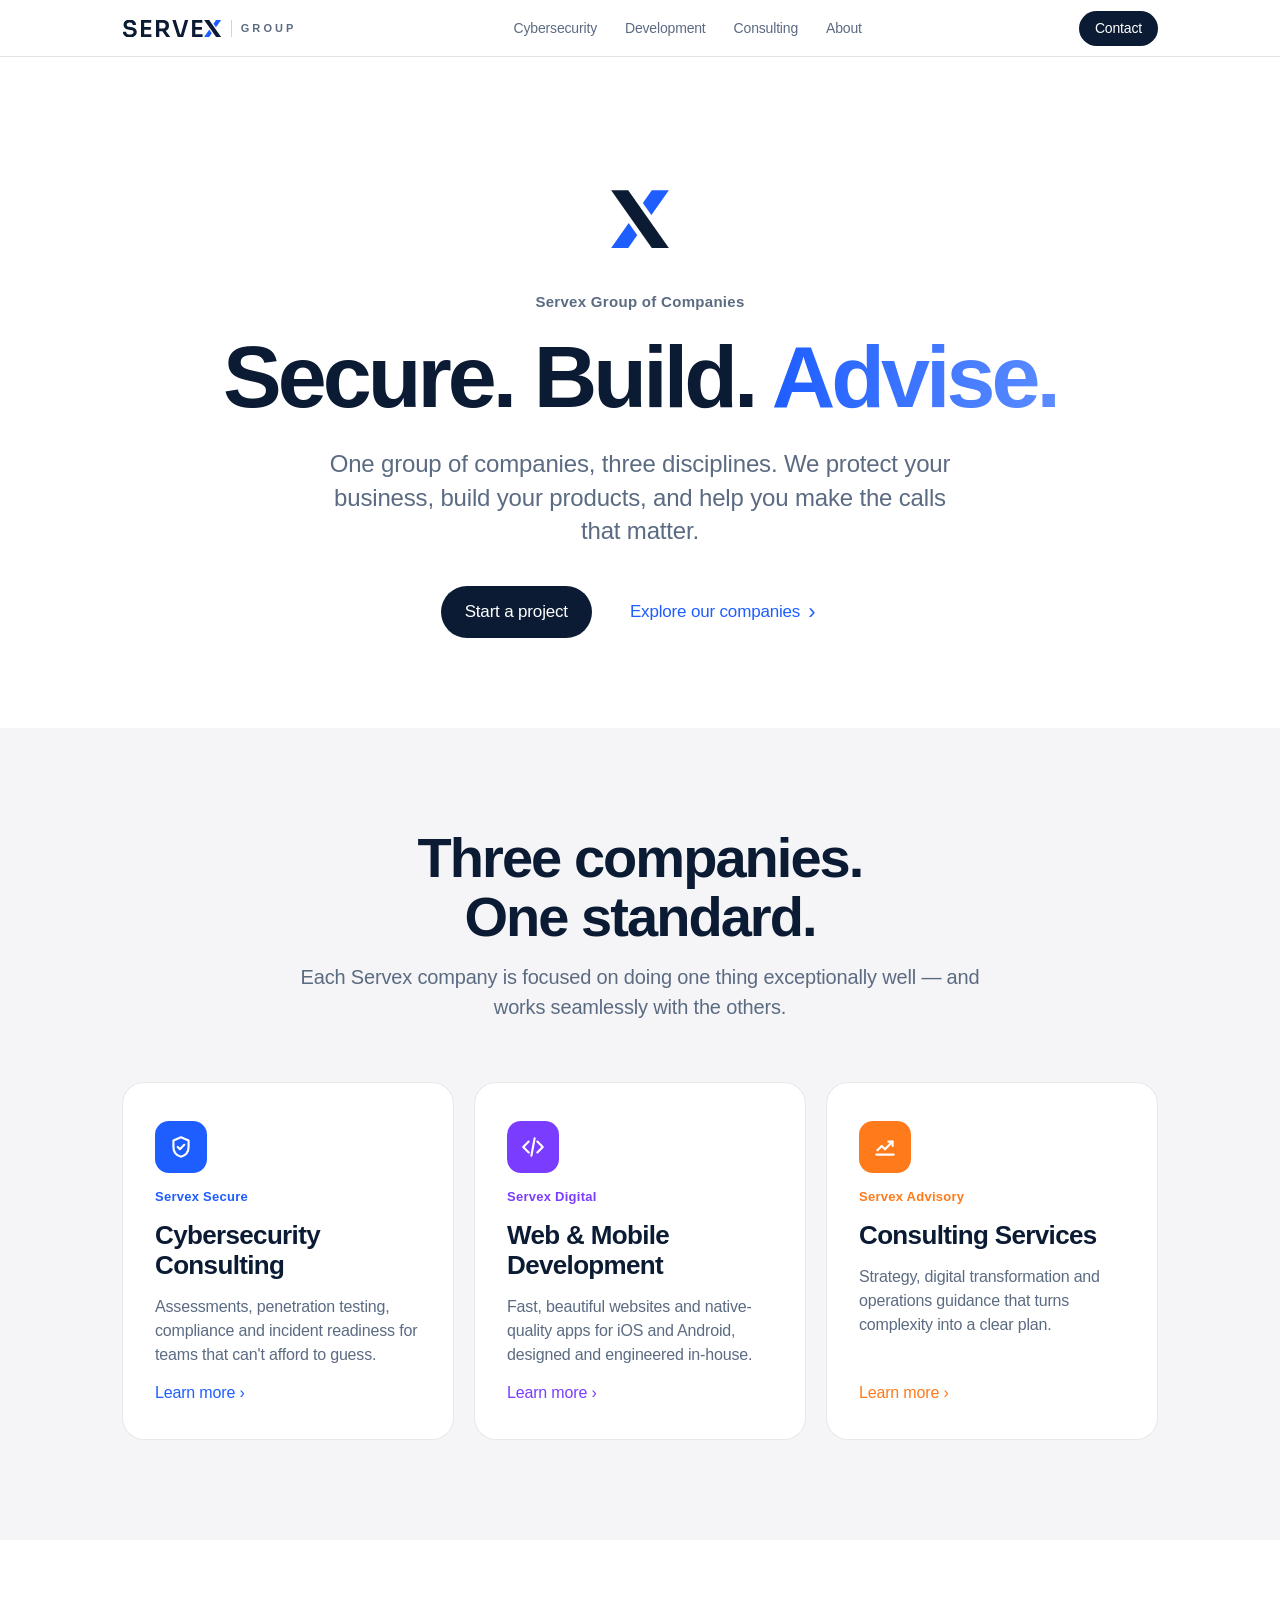
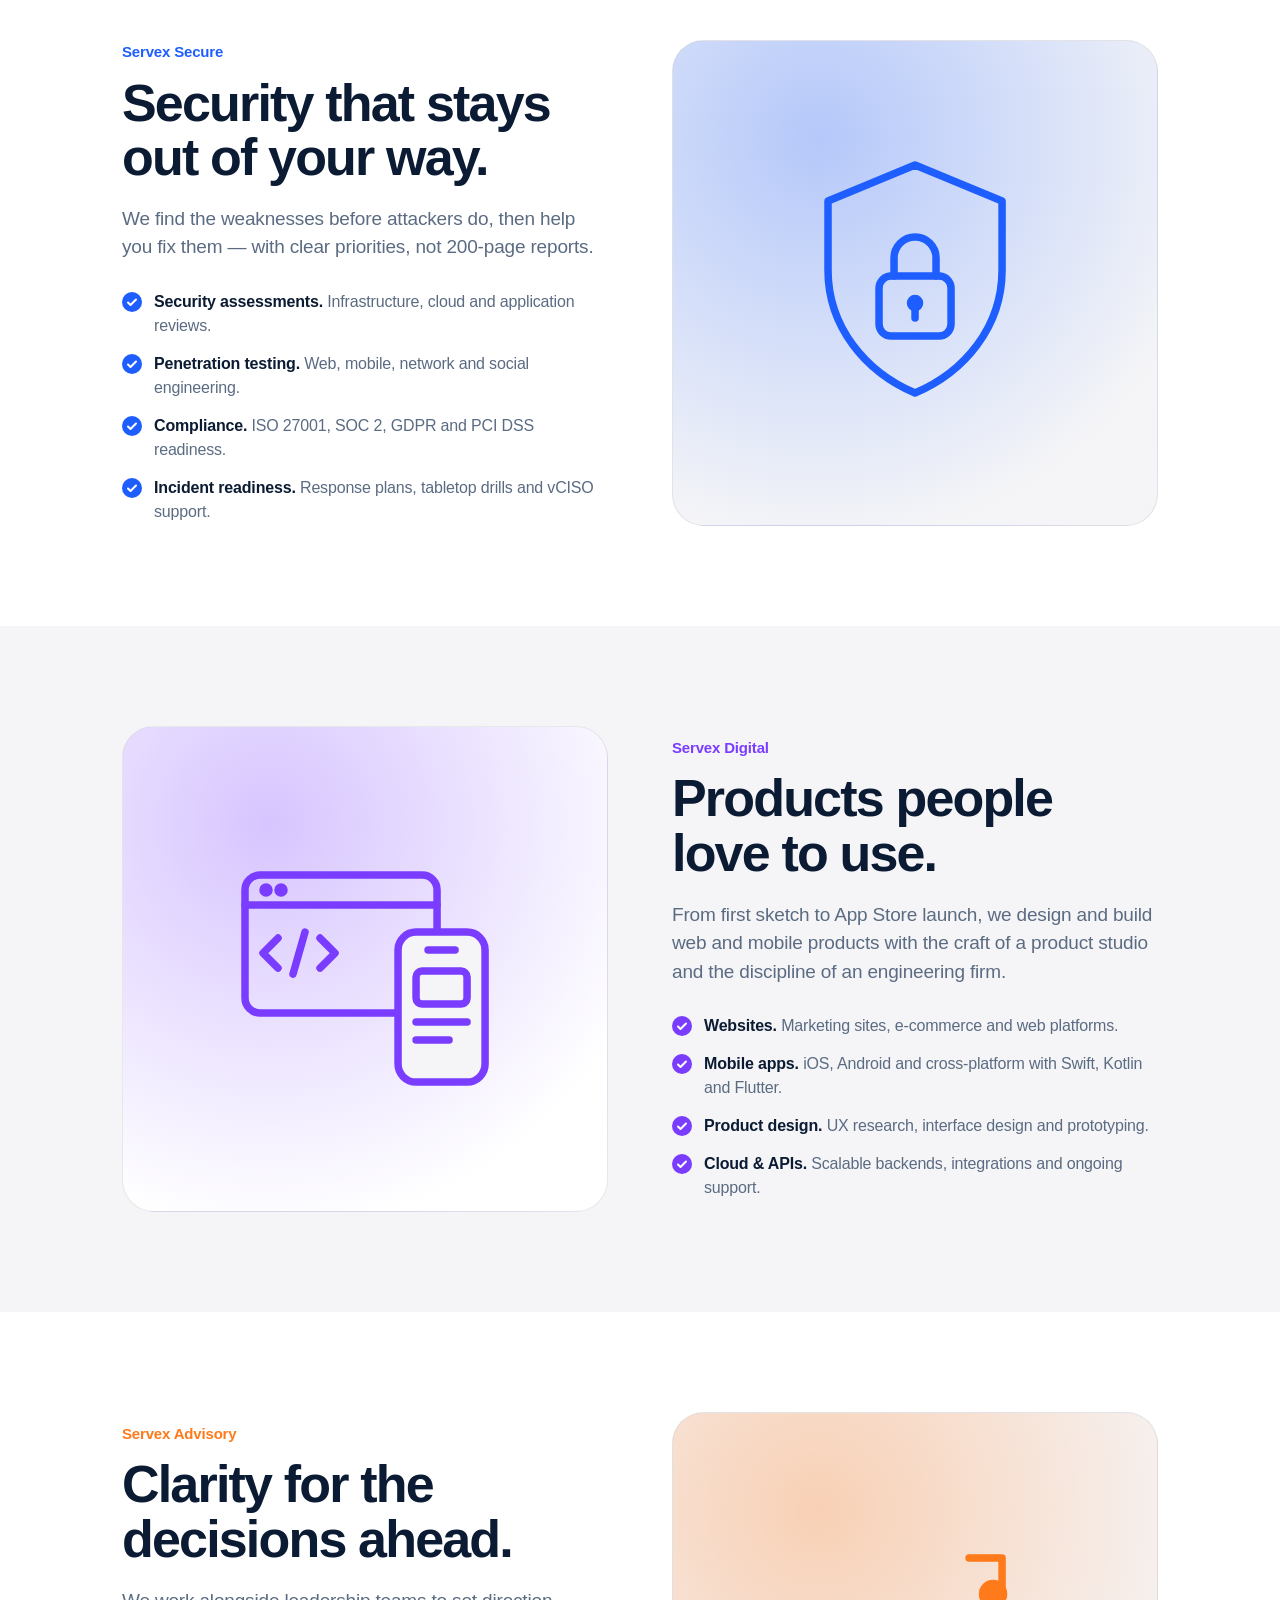
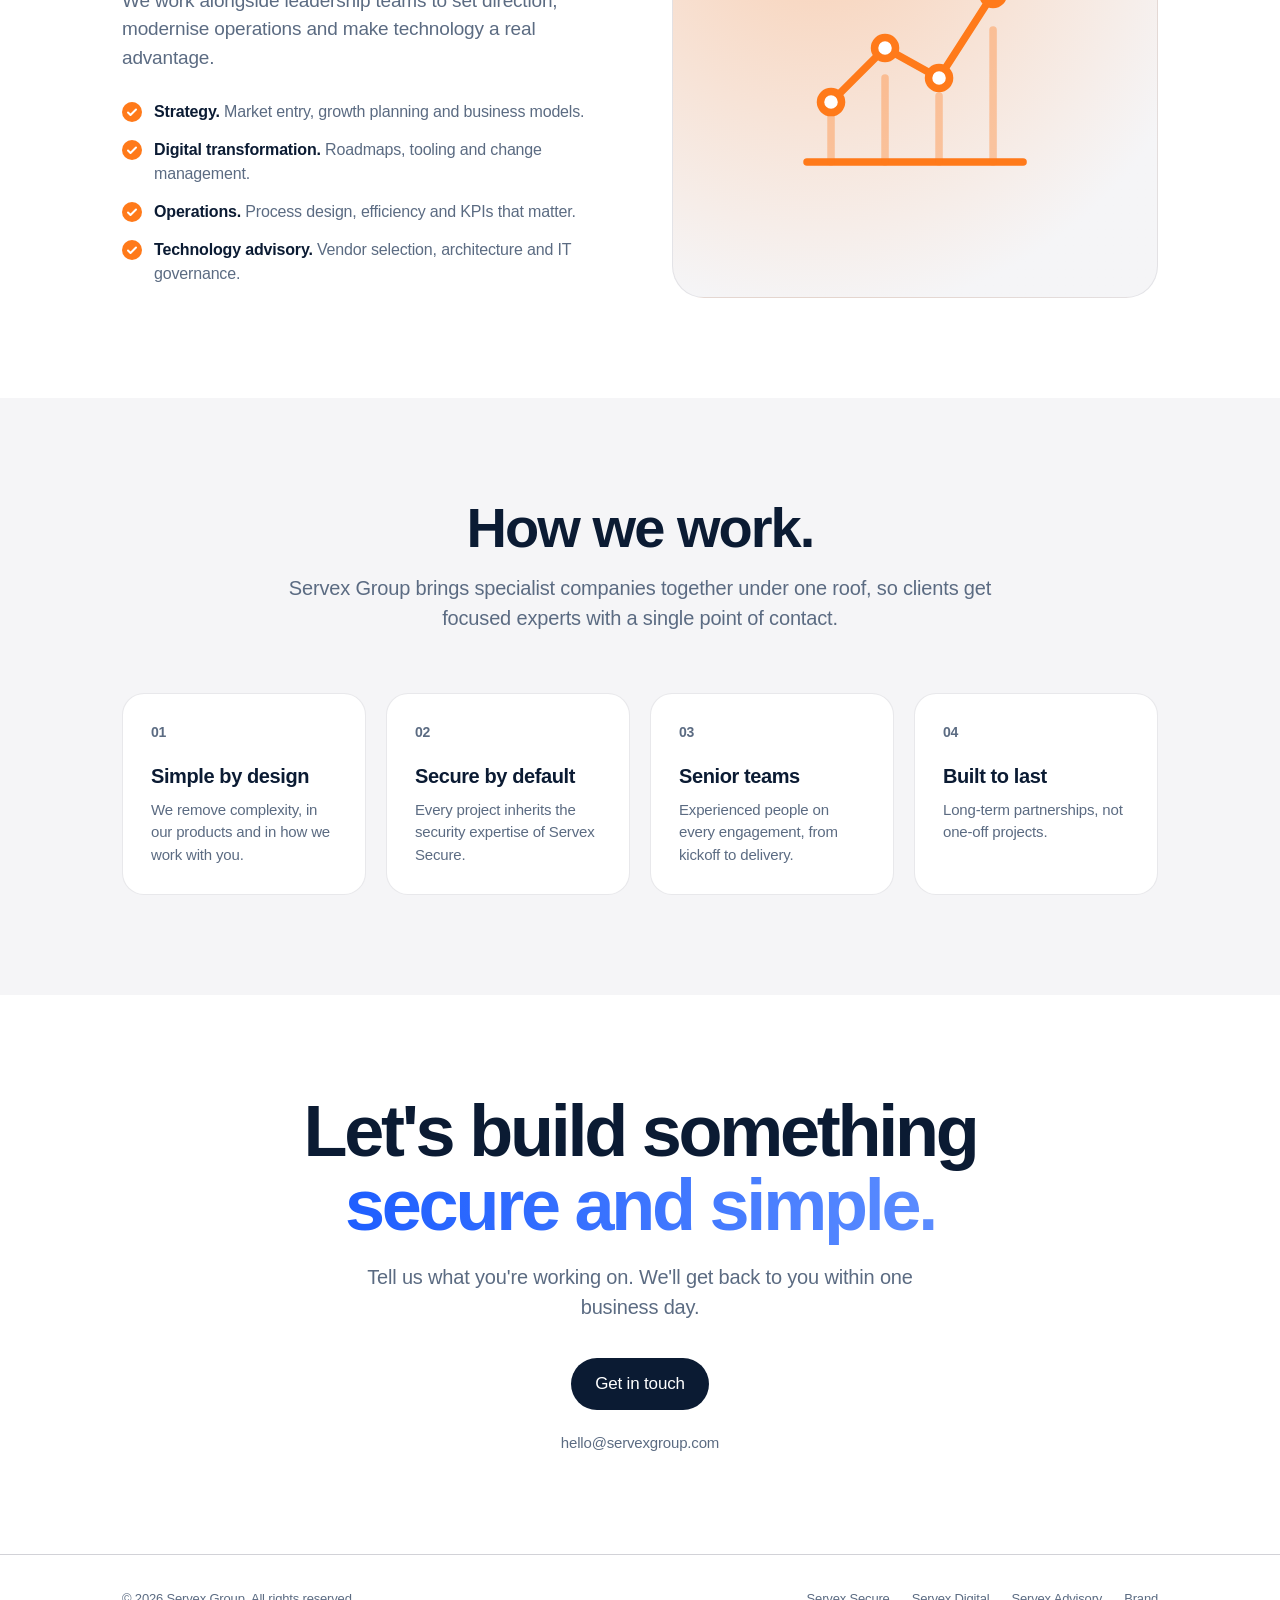
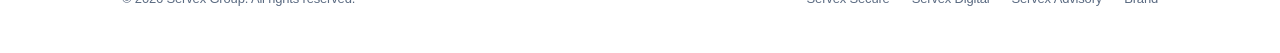
==== index.html @ b7282367 "Servex Group website, brand guide and logo Static site for Cloudflare Pages: homepage for Servex Sec" ====
<!doctype html>
<html lang="en">
<head>
<meta charset="utf-8">
<meta name="viewport" content="width=device-width, initial-scale=1">
<title>Servex Group</title>
<meta name="description" content="Servex Group is a technology group of companies: cybersecurity consulting, web and mobile development, and business consulting.">
<meta name="theme-color" content="#ffffff" media="(prefers-color-scheme: light)">
<meta name="theme-color" content="#060d1a" media="(prefers-color-scheme: dark)">
<meta property="og:title" content="Servex Group">
<meta property="og:description" content="Secure. Build. Advise. One group, three disciplines.">
<meta property="og:type" content="website">
<link rel="icon" href="favicon.svg" type="image/svg+xml">
<link rel="stylesheet" href="styles.css">
</head>
<body>

<header class="nav">
  <div class="wrap">
    <a href="#top" class="brand" aria-label="Servex Group home">
      <svg xmlns="http://www.w3.org/2000/svg" viewBox="0 0 176.0 30.0" width="176" height="30" role="img" aria-label="Servex"><path d="M13.9 30.8Q9.9 30.8 7.2 29.5Q4.5 28.2 3 26Q1.6 23.8 1.6 20.9H7.3Q7.3 22.1 8 23.2Q8.6 24.4 10.1 25.1Q11.5 25.8 13.9 25.8Q16.1 25.8 17.5 25.2Q18.9 24.5 19.6 23.5Q20.3 22.5 20.3 21.2Q20.3 19.6 19 18.7Q17.6 17.7 14.8 17.5L12.2 17.3Q7.8 16.9 5.3 14.6Q2.7 12.2 2.7 8.4Q2.7 5.5 4.1 3.5Q5.4 1.4 7.9 0.3Q10.3 -0.9 13.6 -0.9Q17 -0.9 19.5 0.3Q21.9 1.5 23.3 3.7Q24.7 5.8 24.7 8.8H18.9Q18.9 7.5 18.3 6.5Q17.8 5.4 16.6 4.8Q15.4 4.2 13.6 4.2Q11.9 4.2 10.7 4.7Q9.6 5.3 9 6.3Q8.4 7.3 8.4 8.4Q8.4 9.8 9.5 10.9Q10.5 11.9 12.7 12.1L15.3 12.3Q18.5 12.6 21 13.7Q23.4 14.8 24.7 16.7Q26.1 18.6 26.1 21.2Q26.1 24.1 24.6 26.2Q23.1 28.4 20.4 29.6Q17.6 30.8 13.9 30.8ZM33.5 30V0H51.6V4.9H39.2V12.3H50.9V17.2H39.2V25.1H51.9V30ZM60 30V-0.2H71.1Q74.8 -0.2 77.4 0.9Q80.1 1.9 81.5 4.1Q82.9 6.3 82.9 9.6V10.2Q82.9 13.6 81.5 15.7Q80 17.8 77.4 18.9Q77.3 18.9 77.1 19L85.2 30H78.3L71.3 20Q71.2 20 71.1 20H65.8V30ZM65.8 4.8V15.2H71.8Q73.4 15.2 74.5 14.6Q75.7 13.9 76.4 12.7Q77 11.5 77 10Q77 8.5 76.4 7.3Q75.7 6.1 74.5 5.4Q73.4 4.8 71.8 4.8ZM98.4 30 88.8 0H94.8L102.5 25.2H104L111 0H116.9L108 30ZM123.7 30V0H141.8V4.9H129.4V12.3H141.1V17.2H129.4V25.1H142.2V30Z" fill="currentColor"/><g transform="translate(138.13 -6.82) scale(0.6818)"><defs><mask id="mnav" maskUnits="userSpaceOnUse" x="0" y="0" width="64" height="64"><rect width="64" height="64" fill="#fff"/><path d="M10 10H23L54 54H41Z" fill="#000" stroke="#000" stroke-width="7" stroke-linejoin="round"/></mask></defs><path d="M41 10H54L23 54H10Z" fill="#1E5EFF" mask="url(#mnav)"/><path d="M10 10H23L54 54H41Z" fill="currentColor"/></g></svg>
      <span class="sub">Group</span>
    </a>
    <ul>
      <li><a href="#secure">Cybersecurity</a></li>
      <li><a href="#digital">Development</a></li>
      <li><a href="#advisory">Consulting</a></li>
      <li><a href="#about">About</a></li>
    </ul>
    <a href="#contact" class="cta">Contact</a>
  </div>
</header>

<main id="top">

  <section class="hero">
    <div class="wrap">
      <div class="hero-mark reveal"><svg xmlns="http://www.w3.org/2000/svg" viewBox="0 0 64.0 64.0" width="64" height="64" aria-hidden="true"><defs><mask id="mhero" maskUnits="userSpaceOnUse" x="0" y="0" width="64" height="64"><rect width="64" height="64" fill="#fff"/><path d="M10 10H23L54 54H41Z" fill="#000" stroke="#000" stroke-width="7" stroke-linejoin="round"/></mask></defs><path d="M41 10H54L23 54H10Z" fill="#1E5EFF" mask="url(#mhero)"/><path d="M10 10H23L54 54H41Z" fill="currentColor"/></svg></div>
      <p class="eyebrow reveal">Servex Group of Companies</p>
      <h1 class="reveal">Secure. Build. <span class="grad">Advise.</span></h1>
      <p class="lead reveal">One group of companies, three disciplines. We protect your business, build your products, and help you make the calls that matter.</p>
      <div class="actions reveal">
        <a href="#contact" class="btn btn-primary">Start a project</a>
        <a href="#companies" class="btn btn-ghost">Explore our companies</a>
      </div>
    </div>
  </section>

  <section id="companies" class="alt">
    <div class="wrap">
      <div class="head reveal">
        <h2>Three companies.<br>One standard.</h2>
        <p>Each Servex company is focused on doing one thing exceptionally well — and works seamlessly with the others.</p>
      </div>
      <div class="cards">
        <a href="#secure" class="card c-secure reveal">
          <div class="icon"><svg viewBox="0 0 24 24" fill="none" stroke="currentColor" stroke-width="2" stroke-linecap="round" stroke-linejoin="round"><path d="M12 3l7 3v6c0 4.5-3 7.8-7 9-4-1.2-7-4.5-7-9V6l7-3z"/><path d="M9 12l2 2 4-4"/></svg></div>
          <span class="tag">Servex Secure</span>
          <h3>Cybersecurity Consulting</h3>
          <p>Assessments, penetration testing, compliance and incident readiness for teams that can't afford to guess.</p>
          <span class="more">Learn more</span>
        </a>
        <a href="#digital" class="card c-digital reveal">
          <div class="icon"><svg viewBox="0 0 24 24" fill="none" stroke="currentColor" stroke-width="2" stroke-linecap="round" stroke-linejoin="round"><path d="M8 7l-5 5 5 5"/><path d="M16 7l5 5-5 5"/><path d="M13.5 4l-3 16"/></svg></div>
          <span class="tag">Servex Digital</span>
          <h3>Web &amp; Mobile Development</h3>
          <p>Fast, beautiful websites and native-quality apps for iOS and Android, designed and engineered in-house.</p>
          <span class="more">Learn more</span>
        </a>
        <a href="#advisory" class="card c-advisory reveal">
          <div class="icon"><svg viewBox="0 0 24 24" fill="none" stroke="currentColor" stroke-width="2" stroke-linecap="round" stroke-linejoin="round"><path d="M4 19h16"/><path d="M5 15l4-4 3 3 7-7"/><path d="M15 7h4v4"/></svg></div>
          <span class="tag">Servex Advisory</span>
          <h3>Consulting Services</h3>
          <p>Strategy, digital transformation and operations guidance that turns complexity into a clear plan.</p>
          <span class="more">Learn more</span>
        </a>
      </div>
    </div>
  </section>

  <section id="secure">
    <div class="wrap division d-secure">
      <div class="reveal">
        <p class="tag">Servex Secure</p>
        <h2>Security that stays out of your way.</h2>
        <p class="lead">We find the weaknesses before attackers do, then help you fix them — with clear priorities, not 200-page reports.</p>
        <ul class="list">
          <li><span><b>Security assessments.</b> Infrastructure, cloud and application reviews.</span></li>
          <li><span><b>Penetration testing.</b> Web, mobile, network and social engineering.</span></li>
          <li><span><b>Compliance.</b> ISO 27001, SOC 2, GDPR and PCI DSS readiness.</span></li>
          <li><span><b>Incident readiness.</b> Response plans, tabletop drills and vCISO support.</span></li>
        </ul>
      </div>
      <div class="visual reveal" aria-hidden="true">
        <svg viewBox="0 0 200 200" fill="none" stroke="currentColor" stroke-width="5" stroke-linecap="round" stroke-linejoin="round">
          <path d="M100 22l58 24v46c0 38-25 68-58 82-33-14-58-44-58-82V46l58-24z"/>
          <rect x="76" y="96" width="48" height="40" rx="8"/>
          <path d="M86 96V84a14 14 0 0 1 28 0v12"/>
          <circle cx="100" cy="114" r="3" fill="currentColor"/><path d="M100 117v7"/>
        </svg>
      </div>
    </div>
  </section>

  <section id="digital" class="alt">
    <div class="wrap division flip d-digital">
      <div class="reveal">
        <p class="tag">Servex Digital</p>
        <h2>Products people love to use.</h2>
        <p class="lead">From first sketch to App Store launch, we design and build web and mobile products with the craft of a product studio and the discipline of an engineering firm.</p>
        <ul class="list">
          <li><span><b>Websites.</b> Marketing sites, e-commerce and web platforms.</span></li>
          <li><span><b>Mobile apps.</b> iOS, Android and cross-platform with Swift, Kotlin and Flutter.</span></li>
          <li><span><b>Product design.</b> UX research, interface design and prototyping.</span></li>
          <li><span><b>Cloud &amp; APIs.</b> Scalable backends, integrations and ongoing support.</span></li>
        </ul>
      </div>
      <div class="visual reveal" aria-hidden="true">
        <svg viewBox="0 0 200 200" fill="none" stroke="currentColor" stroke-width="5" stroke-linecap="round" stroke-linejoin="round">
          <rect x="20" y="38" width="128" height="92" rx="10"/>
          <path d="M20 58h128"/><circle cx="34" cy="48" r="2" fill="currentColor"/><circle cx="44" cy="48" r="2" fill="currentColor"/>
          <path d="M42 80l-10 10 10 10M70 80l10 10-10 10M60 76l-8 28"/>
          <rect x="122" y="76" width="58" height="100" rx="12" fill="var(--bg-alt)"/>
          <path d="M142 88h18"/><rect x="134" y="102" width="34" height="22" rx="4"/><path d="M134 136h34M134 148h22"/>
        </svg>
      </div>
    </div>
  </section>

  <section id="advisory">
    <div class="wrap division d-advisory">
      <div class="reveal">
        <p class="tag">Servex Advisory</p>
        <h2>Clarity for the decisions ahead.</h2>
        <p class="lead">We work alongside leadership teams to set direction, modernise operations and make technology a real advantage.</p>
        <ul class="list">
          <li><span><b>Strategy.</b> Market entry, growth planning and business models.</span></li>
          <li><span><b>Digital transformation.</b> Roadmaps, tooling and change management.</span></li>
          <li><span><b>Operations.</b> Process design, efficiency and KPIs that matter.</span></li>
          <li><span><b>Technology advisory.</b> Vendor selection, architecture and IT governance.</span></li>
        </ul>
      </div>
      <div class="visual reveal" aria-hidden="true">
        <svg viewBox="0 0 200 200" fill="none" stroke="currentColor" stroke-width="5" stroke-linecap="round" stroke-linejoin="round">
          <path d="M28 172h144"/>
          <path d="M44 140v32M80 116v56M116 128v44M152 84v88" opacity=".35"/>
          <path d="M44 132l36-36 36 20 36-56"/>
          <circle cx="44" cy="132" r="7" fill="var(--bg)"/><circle cx="80" cy="96" r="7" fill="var(--bg)"/>
          <circle cx="116" cy="116" r="7" fill="var(--bg)"/><circle cx="152" cy="60" r="7" fill="currentColor"/>
          <path d="M136 36h22v22"/>
        </svg>
      </div>
    </div>
  </section>

  <section id="about" class="alt">
    <div class="wrap">
      <div class="head reveal">
        <h2>How we work.</h2>
        <p>Servex Group brings specialist companies together under one roof, so clients get focused experts with a single point of contact.</p>
      </div>
      <div class="principles">
        <div class="principle reveal"><p class="n">01</p><h4>Simple by design</h4><p>We remove complexity, in our products and in how we work with you.</p></div>
        <div class="principle reveal"><p class="n">02</p><h4>Secure by default</h4><p>Every project inherits the security expertise of Servex Secure.</p></div>
        <div class="principle reveal"><p class="n">03</p><h4>Senior teams</h4><p>Experienced people on every engagement, from kickoff to delivery.</p></div>
        <div class="principle reveal"><p class="n">04</p><h4>Built to last</h4><p>Long-term partnerships, not one-off projects.</p></div>
      </div>
    </div>
  </section>

  <section id="contact" class="contact">
    <div class="wrap reveal">
      <h2>Let's build something<br><span class="grad">secure and simple.</span></h2>
      <p>Tell us what you're working on. We'll get back to you within one business day.</p>
      <a class="btn btn-primary" href="mailto:hello@servexgroup.com?subject=Project%20inquiry">Get in touch</a>
      <a class="mail" href="mailto:hello@servexgroup.com">hello@servexgroup.com</a>
    </div>
  </section>

</main>

<footer>
  <div class="wrap">
    <span>© <span id="yr">2026</span> Servex Group. All rights reserved.</span>
    <nav>
      <a href="#secure">Servex Secure</a>
      <a href="#digital">Servex Digital</a>
      <a href="#advisory">Servex Advisory</a>
      <a href="brand.html">Brand</a>
    </nav>
  </div>
</footer>

<script>
  document.getElementById('yr').textContent = new Date().getFullYear();
  const io = new IntersectionObserver((es) => es.forEach(e => { if (e.isIntersecting) { e.target.classList.add('in'); io.unobserve(e.target); } }), { threshold: 0.12 });
  document.querySelectorAll('.reveal').forEach(el => io.observe(el));
</script>
</body>
</html>
---- styles.css ----
/* Servex Group — core styles */
:root {
  --bg: #ffffff;
  --bg-alt: #f5f5f7;
  --surface: #ffffff;
  --text: #0b1b33;
  --text-2: #5b6b82;
  --line: #d2d2d7;
  --ink: #0b1b33;
  --brand: #1e5eff;
  --brand-2: #5b8cff;
  --secure: #1e5eff;
  --digital: #7a3cff;
  --advisory: #ff7a1a;
  --radius: 22px;
  --max: 1080px;
  --font: -apple-system, BlinkMacSystemFont, "SF Pro Display", "Inter", "Segoe UI", Roboto, Helvetica, Arial, sans-serif;
}
@media (prefers-color-scheme: dark) {
  :root:not([data-theme="light"]) {
    --bg: #060d1a;
    --bg-alt: #0b1424;
    --surface: #101b2e;
    --text: #f5f5f7;
    --text-2: #a1a1a6;
    --line: #2c2c31;
    --ink: #f5f5f7;
    --brand: #4d7dff;
    --brand-2: #8fb0ff;
    --secure: #4d7dff;
    --digital: #9b6bff;
    --advisory: #ff9447;
  }
}
:root[data-theme="dark"] {
  --bg: #060d1a; --bg-alt: #0b1424; --surface: #101b2e; --text: #f5f5f7;
  --text-2: #a1a1a6; --line: #2c2c31; --ink: #f5f5f7;
  --brand: #4d7dff; --brand-2: #8fb0ff; --secure: #4d7dff; --digital: #9b6bff; --advisory: #ff9447;
}

* { box-sizing: border-box; margin: 0; padding: 0; }
html { scroll-behavior: smooth; -webkit-text-size-adjust: 100%; }
body {
  background: var(--bg);
  color: var(--text);
  font-family: var(--font);
  font-size: 17px;
  line-height: 1.5;
  -webkit-font-smoothing: antialiased;
  letter-spacing: -0.01em;
}
a { color: inherit; text-decoration: none; }
img, svg { display: block; max-width: 100%; }
.wrap { max-width: var(--max); margin: 0 auto; padding: 0 22px; }

/* Nav */
.nav {
  position: sticky; top: 0; z-index: 50;
  background: color-mix(in srgb, var(--bg) 78%, transparent);
  backdrop-filter: saturate(180%) blur(20px);
  -webkit-backdrop-filter: saturate(180%) blur(20px);
  border-bottom: 1px solid color-mix(in srgb, var(--line) 60%, transparent);
}
.nav .wrap { display: flex; align-items: center; justify-content: space-between; height: 56px; }
.brand { display: flex; align-items: center; gap: 10px; font-weight: 600; font-size: 17px; letter-spacing: -0.02em; }
.brand { color: var(--text); gap: 9px; }
.brand svg { height: 17px; width: auto; }
.brand .sub { font-size: 11px; font-weight: 600; letter-spacing: 0.28em; text-transform: uppercase; color: var(--text-2); padding-left: 9px; border-left: 1px solid var(--line); line-height: 17px; }
.nav ul { display: flex; gap: 28px; list-style: none; font-size: 14px; color: var(--text-2); }
.nav ul a:hover { color: var(--text); }
.nav .cta {
  font-size: 14px; padding: 7px 16px; border-radius: 999px;
  background: var(--ink); color: var(--bg); font-weight: 500;
}
@media (max-width: 760px) { .nav ul { display: none; } }

/* Buttons */
.btn {
  display: inline-flex; align-items: center; gap: 8px;
  padding: 13px 24px; border-radius: 999px; font-size: 17px; font-weight: 500;
  transition: transform .2s ease, opacity .2s ease;
}
.btn:hover { transform: translateY(-1px); }
.btn-primary { background: var(--ink); color: var(--bg); }
.btn-ghost { color: var(--secure); }
.btn-ghost::after { content: "›"; font-size: 22px; line-height: 1; }

/* Hero */
.hero { text-align: center; padding: 120px 0 90px; }
.eyebrow { font-size: 15px; font-weight: 600; color: var(--text-2); letter-spacing: 0.02em; margin-bottom: 18px; }
.hero h1 {
  font-size: clamp(44px, 8vw, 88px); line-height: 1.02; font-weight: 700; letter-spacing: -0.045em;
  max-width: 900px; margin: 0 auto;
}
.grad {
  background: linear-gradient(90deg, var(--brand), var(--brand-2));
  -webkit-background-clip: text; background-clip: text; color: transparent;
}
.hero p.lead { font-size: clamp(19px, 2.4vw, 24px); color: var(--text-2); max-width: 640px; margin: 26px auto 38px; line-height: 1.4; }
.hero .actions { display: flex; gap: 14px; justify-content: center; flex-wrap: wrap; }

/* Hero mark */
.hero-mark { width: 84px; height: 84px; margin: 0 auto 30px; color: var(--text); }
.hero-mark svg { width: 100%; height: 100%; }

/* Sections */
section { padding: 100px 0; }
.alt { background: var(--bg-alt); }
.head { text-align: center; max-width: 720px; margin: 0 auto 60px; }
.head h2 { font-size: clamp(34px, 5vw, 56px); line-height: 1.06; font-weight: 700; letter-spacing: -0.035em; }
.head p { color: var(--text-2); font-size: 20px; margin-top: 16px; }

/* Division cards */
.cards { display: grid; grid-template-columns: repeat(3, 1fr); gap: 20px; }
@media (max-width: 900px) { .cards { grid-template-columns: 1fr; } }
.card {
  background: var(--surface); border-radius: var(--radius); padding: 38px 32px 34px;
  border: 1px solid color-mix(in srgb, var(--line) 50%, transparent);
  display: flex; flex-direction: column; gap: 14px;
  transition: transform .3s ease, box-shadow .3s ease;
}
.card:hover { transform: translateY(-4px); box-shadow: 0 24px 60px -24px rgba(0,0,0,.18); }
.card .icon { width: 52px; height: 52px; border-radius: 14px; display: grid; place-items: center; color: #fff; }
.card .icon svg { width: 26px; height: 26px; }
.card .tag { font-size: 13px; font-weight: 600; letter-spacing: 0.02em; }
.card h3 { font-size: 26px; letter-spacing: -0.025em; line-height: 1.15; }
.card p { color: var(--text-2); font-size: 16px; flex: 1; }
.card .more { font-size: 16px; font-weight: 500; }
.card .more::after { content: " ›"; }
.c-secure .icon { background: var(--secure); } .c-secure .tag, .c-secure .more { color: var(--secure); }
.c-digital .icon { background: var(--digital); } .c-digital .tag, .c-digital .more { color: var(--digital); }
.c-advisory .icon { background: var(--advisory); } .c-advisory .tag, .c-advisory .more { color: var(--advisory); }

/* Division detail */
.division { display: grid; grid-template-columns: 1fr 1fr; gap: 64px; align-items: center; }
.division.flip .visual { order: -1; }
@media (max-width: 900px) { .division { grid-template-columns: 1fr; gap: 40px; } .division.flip .visual { order: 0; } }
.division .tag { font-size: 15px; font-weight: 600; margin-bottom: 12px; }
.division h2 { font-size: clamp(34px, 4.6vw, 52px); line-height: 1.05; letter-spacing: -0.035em; font-weight: 700; }
.division p.lead { color: var(--text-2); font-size: 19px; margin: 20px 0 28px; }
.list { list-style: none; display: grid; gap: 14px; }
.list li { display: flex; gap: 12px; align-items: flex-start; font-size: 16px; }
.list li::before {
  content: ""; flex: none; width: 20px; height: 20px; margin-top: 2px; border-radius: 50%;
  background: var(--accent) url("data:image/svg+xml,%3Csvg xmlns='http://www.w3.org/2000/svg' viewBox='0 0 20 20'%3E%3Cpath d='M6 10.5l2.5 2.5L14 7.5' fill='none' stroke='white' stroke-width='2' stroke-linecap='round' stroke-linejoin='round'/%3E%3C/svg%3E") center/20px no-repeat;
}
.list li span { color: var(--text-2); }
.list li b { font-weight: 600; color: var(--text); }
.d-secure { --accent: var(--secure); } .d-secure .tag { color: var(--secure); }
.d-digital { --accent: var(--digital); } .d-digital .tag { color: var(--digital); }
.d-advisory { --accent: var(--advisory); } .d-advisory .tag { color: var(--advisory); }

.visual {
  aspect-ratio: 1 / 1; border-radius: 32px; position: relative; overflow: hidden;
  display: grid; place-items: center;
  background: radial-gradient(120% 120% at 30% 20%, color-mix(in srgb, var(--accent) 30%, var(--bg-alt)), var(--bg-alt) 70%);
  border: 1px solid color-mix(in srgb, var(--line) 50%, transparent);
}
.alt .visual { background: radial-gradient(120% 120% at 30% 20%, color-mix(in srgb, var(--accent) 30%, var(--surface)), var(--surface) 70%); }
.visual svg { width: 62%; height: auto; color: var(--accent); }

/* Stats / principles */
.principles { display: grid; grid-template-columns: repeat(4, 1fr); gap: 20px; }
@media (max-width: 900px) { .principles { grid-template-columns: 1fr 1fr; } }
@media (max-width: 520px) { .principles { grid-template-columns: 1fr; } }
.principle { padding: 28px; border-radius: var(--radius); background: var(--surface); border: 1px solid color-mix(in srgb, var(--line) 50%, transparent); }
.principle .n { font-size: 14px; font-weight: 600; color: var(--text-2); margin-bottom: 18px; font-variant-numeric: tabular-nums; }
.principle h4 { font-size: 20px; letter-spacing: -0.02em; margin-bottom: 8px; }
.principle p { color: var(--text-2); font-size: 15px; }

/* Contact */
.contact { text-align: center; }
.contact h2 { font-size: clamp(40px, 6vw, 72px); letter-spacing: -0.045em; line-height: 1.02; font-weight: 700; }
.contact p { color: var(--text-2); font-size: 20px; margin: 20px auto 36px; max-width: 560px; }
.contact .mail { display: block; margin-top: 22px; color: var(--text-2); font-size: 15px; }

/* Footer */
footer { border-top: 1px solid var(--line); padding: 34px 0 44px; font-size: 13px; color: var(--text-2); }
footer .wrap { display: flex; justify-content: space-between; gap: 20px; flex-wrap: wrap; align-items: center; }
footer nav { display: flex; gap: 22px; flex-wrap: wrap; }
footer a:hover { color: var(--text); }

/* Reveal on scroll */
.reveal { opacity: 0; transform: translateY(24px); transition: opacity .8s ease, transform .8s cubic-bezier(.2,.7,.2,1); }
.reveal.in { opacity: 1; transform: none; }
@media (prefers-reduced-motion: reduce) { .reveal { opacity: 1; transform: none; transition: none; } html { scroll-behavior: auto; } }

/* Brand page */
.swatches { display: grid; grid-template-columns: repeat(auto-fit, minmax(150px, 1fr)); gap: 16px; }
.swatch { border-radius: 18px; overflow: hidden; border: 1px solid var(--line); background: var(--surface); }
.swatch .chip { height: 120px; }
.swatch .meta { padding: 14px 16px; font-size: 14px; }
.swatch .meta b { display: block; font-size: 15px; }
.swatch .meta code { color: var(--text-2); font-family: ui-monospace, "SF Mono", Menlo, monospace; font-size: 13px; }
.logo-grid { display: grid; grid-template-columns: repeat(auto-fit, minmax(240px, 1fr)); gap: 16px; }
.logo-tile { border-radius: 22px; aspect-ratio: 4/3; display: grid; place-items: center; border: 1px solid var(--line); padding: 24px; }
.logo-tile.light { background: #fff; color: #1d1d1f; }
.logo-tile.dark { background: #0b1b33; color: #f5f5f7; border-color: #0b1b33; }
.logo-tile.tint { background: #eef2f8; }
.logo-tile img { width: 78%; height: auto; }
.logo-tile.tint img { width: 96px; height: 96px; }
.type-row { display: grid; grid-template-columns: 160px 1fr; gap: 24px; padding: 24px 0; border-bottom: 1px solid var(--line); align-items: baseline; }
.type-row:last-child { border: 0; }
.type-row .label { font-size: 13px; color: var(--text-2); }
@media (max-width: 600px) { .type-row { grid-template-columns: 1fr; gap: 6px; } }
.rules { display: grid; grid-template-columns: 1fr 1fr; gap: 16px; }
@media (max-width: 700px) { .rules { grid-template-columns: 1fr; } }
.rule { padding: 26px; border-radius: 20px; background: var(--surface); border: 1px solid var(--line); }
.rule h4 { margin-bottom: 8px; font-size: 18px; }
.rule p { color: var(--text-2); font-size: 15px; }
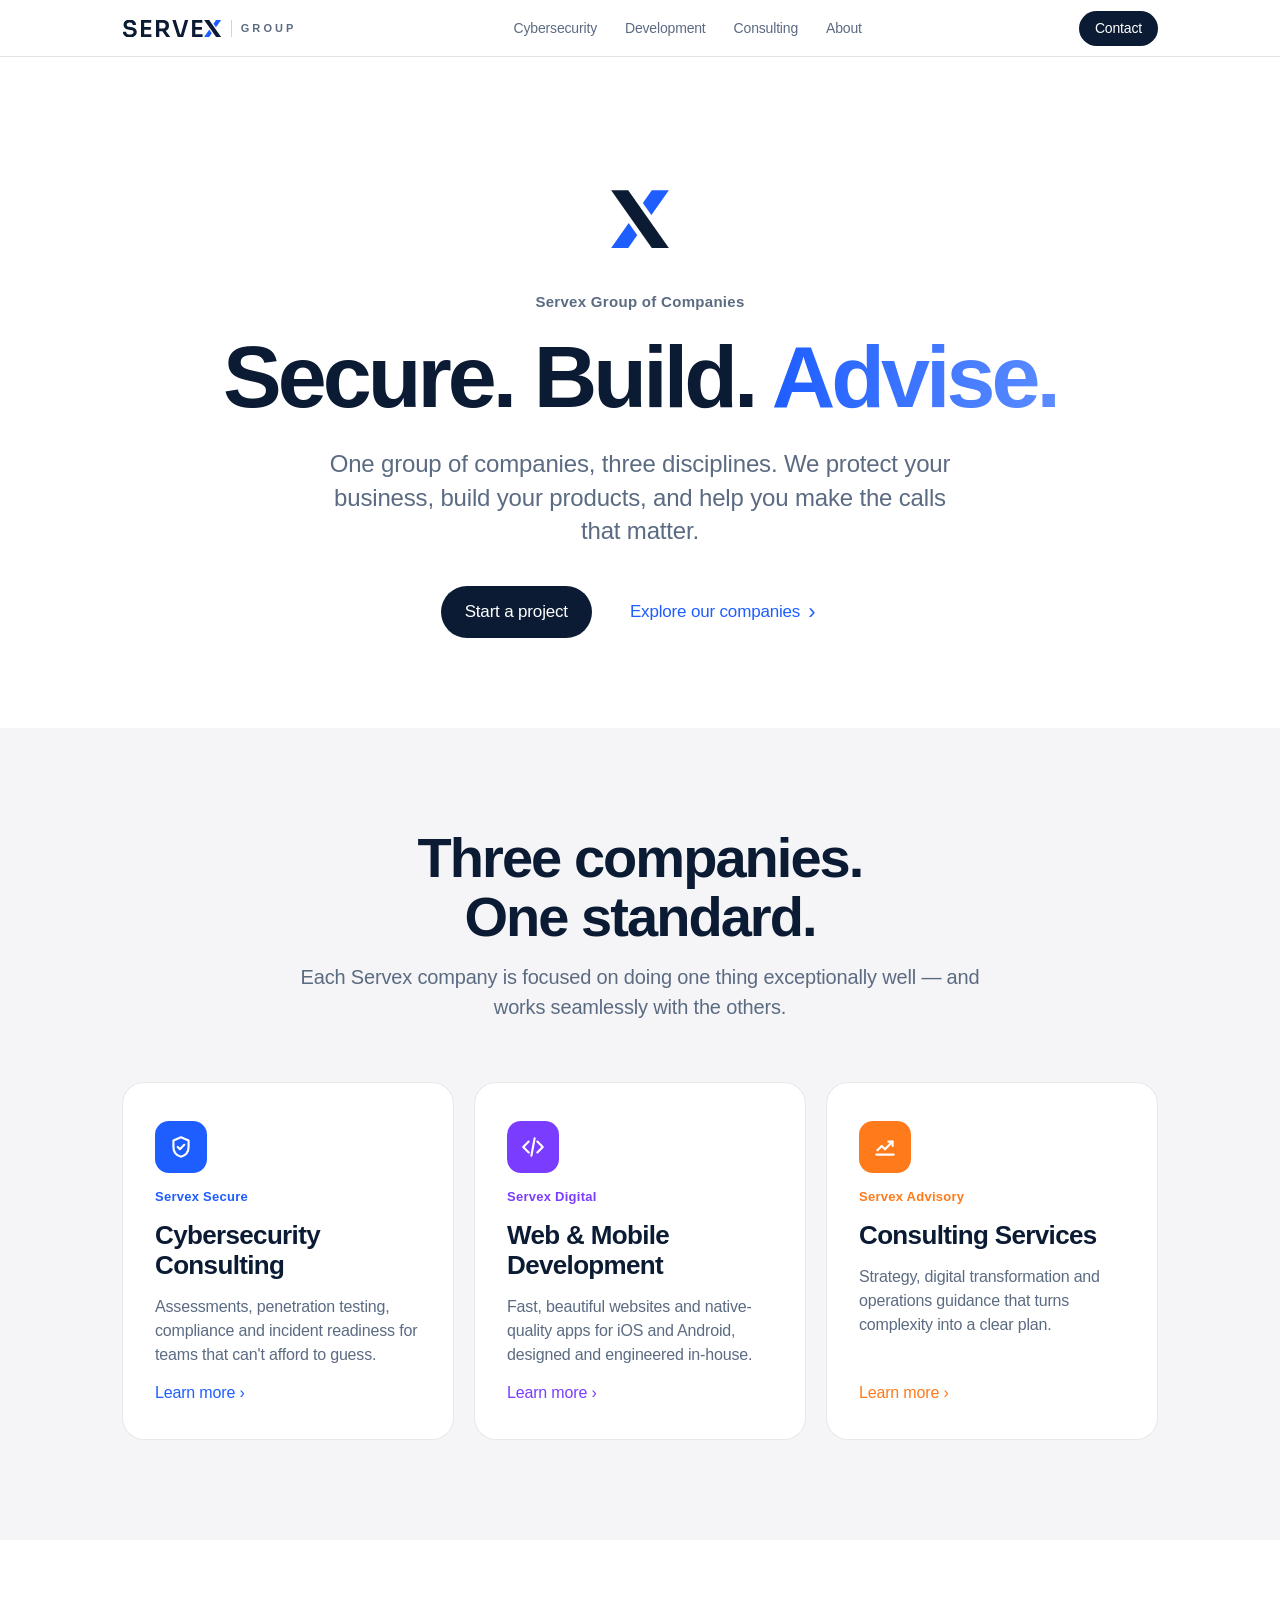
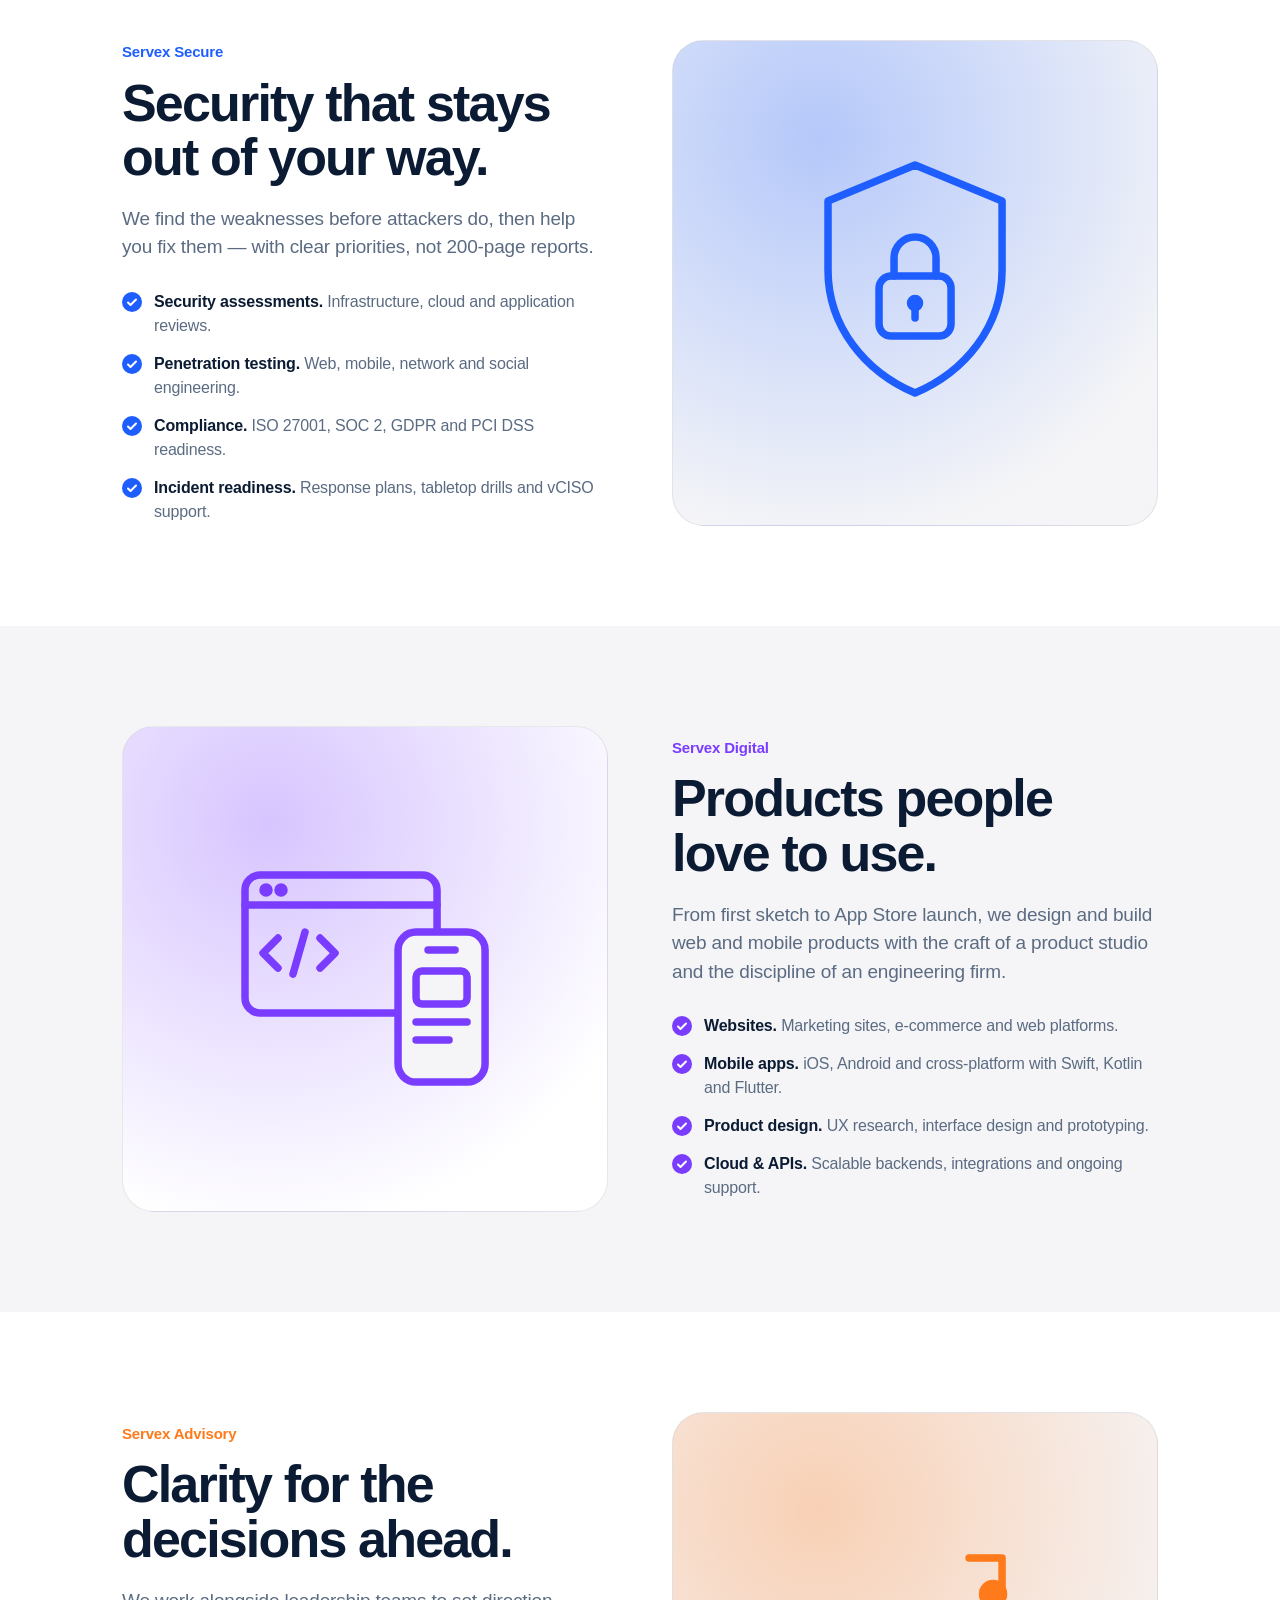
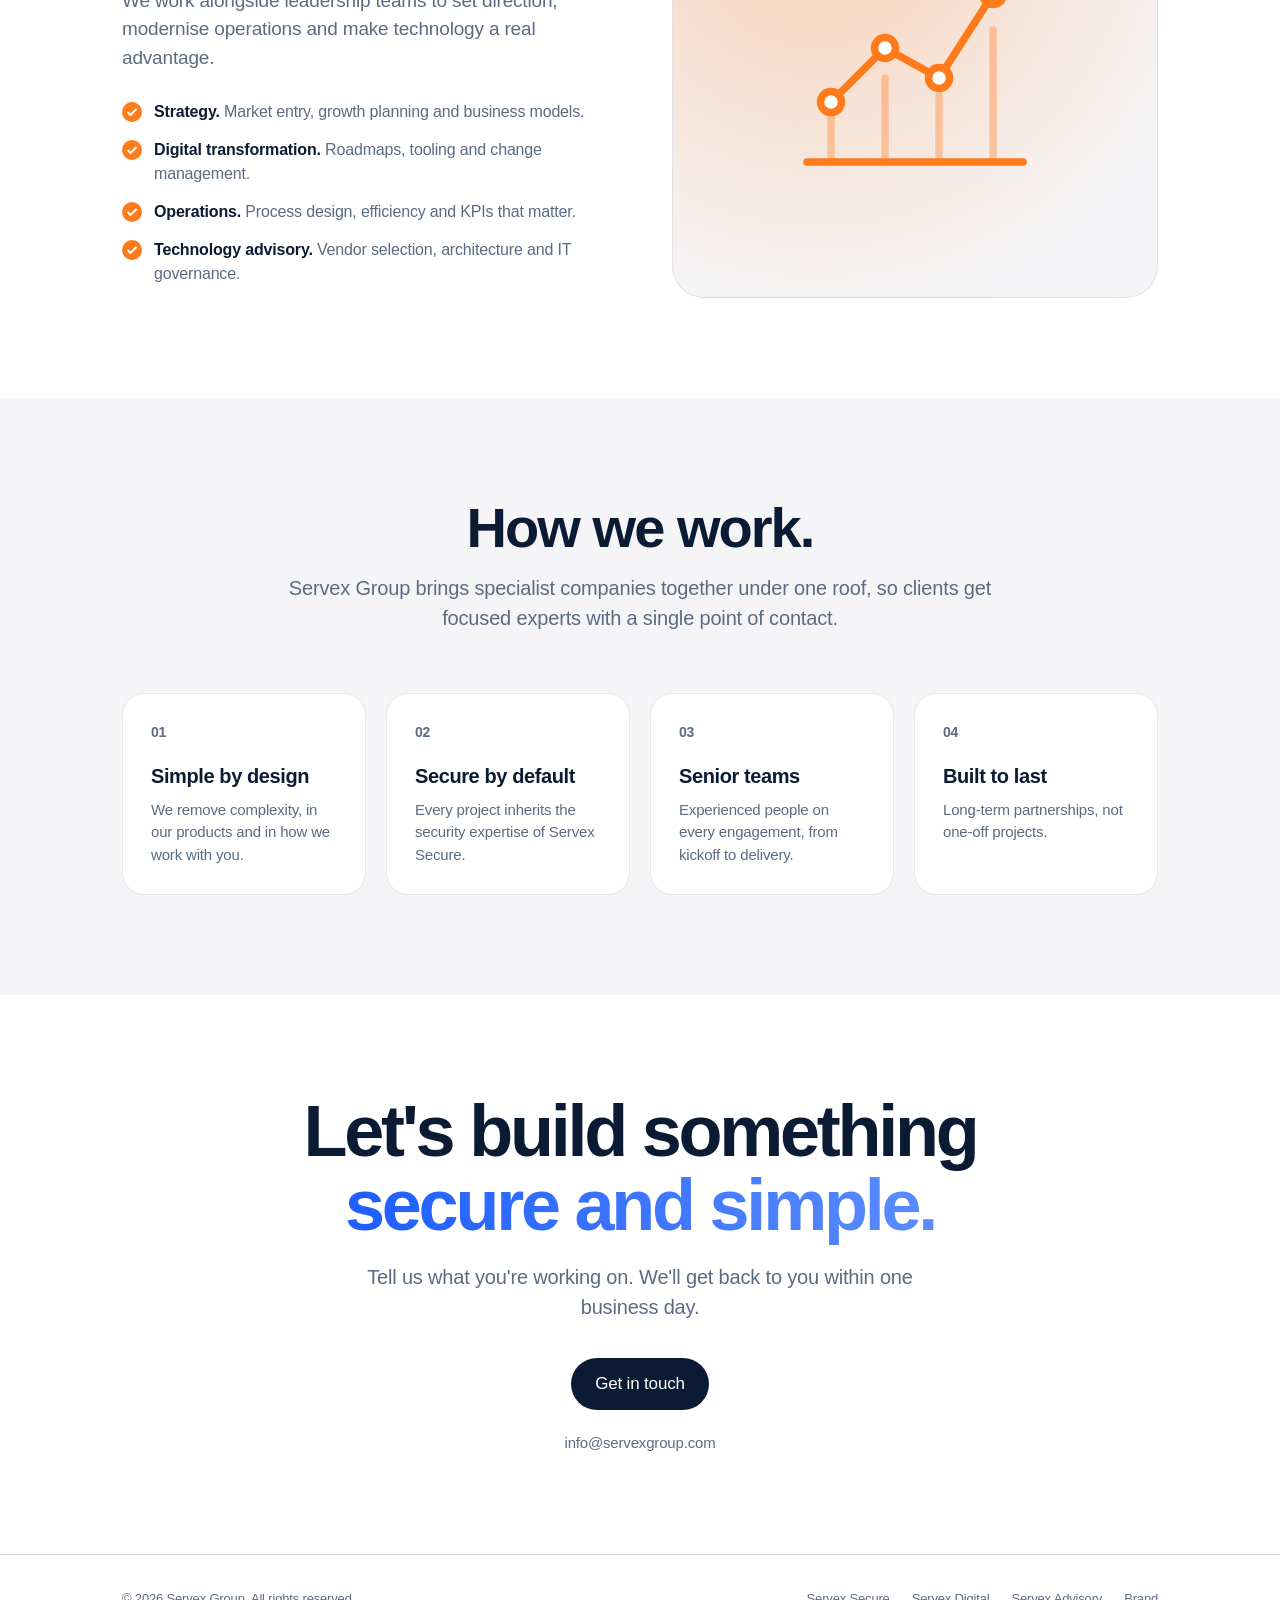
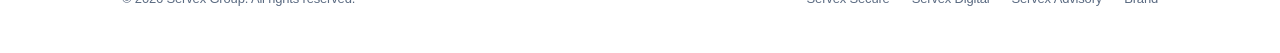
==== commit f0f2aebc: "Contact email: info@servexgroup.com" ====
--- a/index.html
+++ b/index.html
@@ -172,8 +172,8 @@
     <div class="wrap reveal">
       <h2>Let's build something<br><span class="grad">secure and simple.</span></h2>
       <p>Tell us what you're working on. We'll get back to you within one business day.</p>
-      <a class="btn btn-primary" href="mailto:hello@servexgroup.com?subject=Project%20inquiry">Get in touch</a>
-      <a class="mail" href="mailto:hello@servexgroup.com">hello@servexgroup.com</a>
+      <a class="btn btn-primary" href="mailto:info@servexgroup.com?subject=Project%20inquiry">Get in touch</a>
+      <a class="mail" href="mailto:info@servexgroup.com">info@servexgroup.com</a>
     </div>
   </section>
 
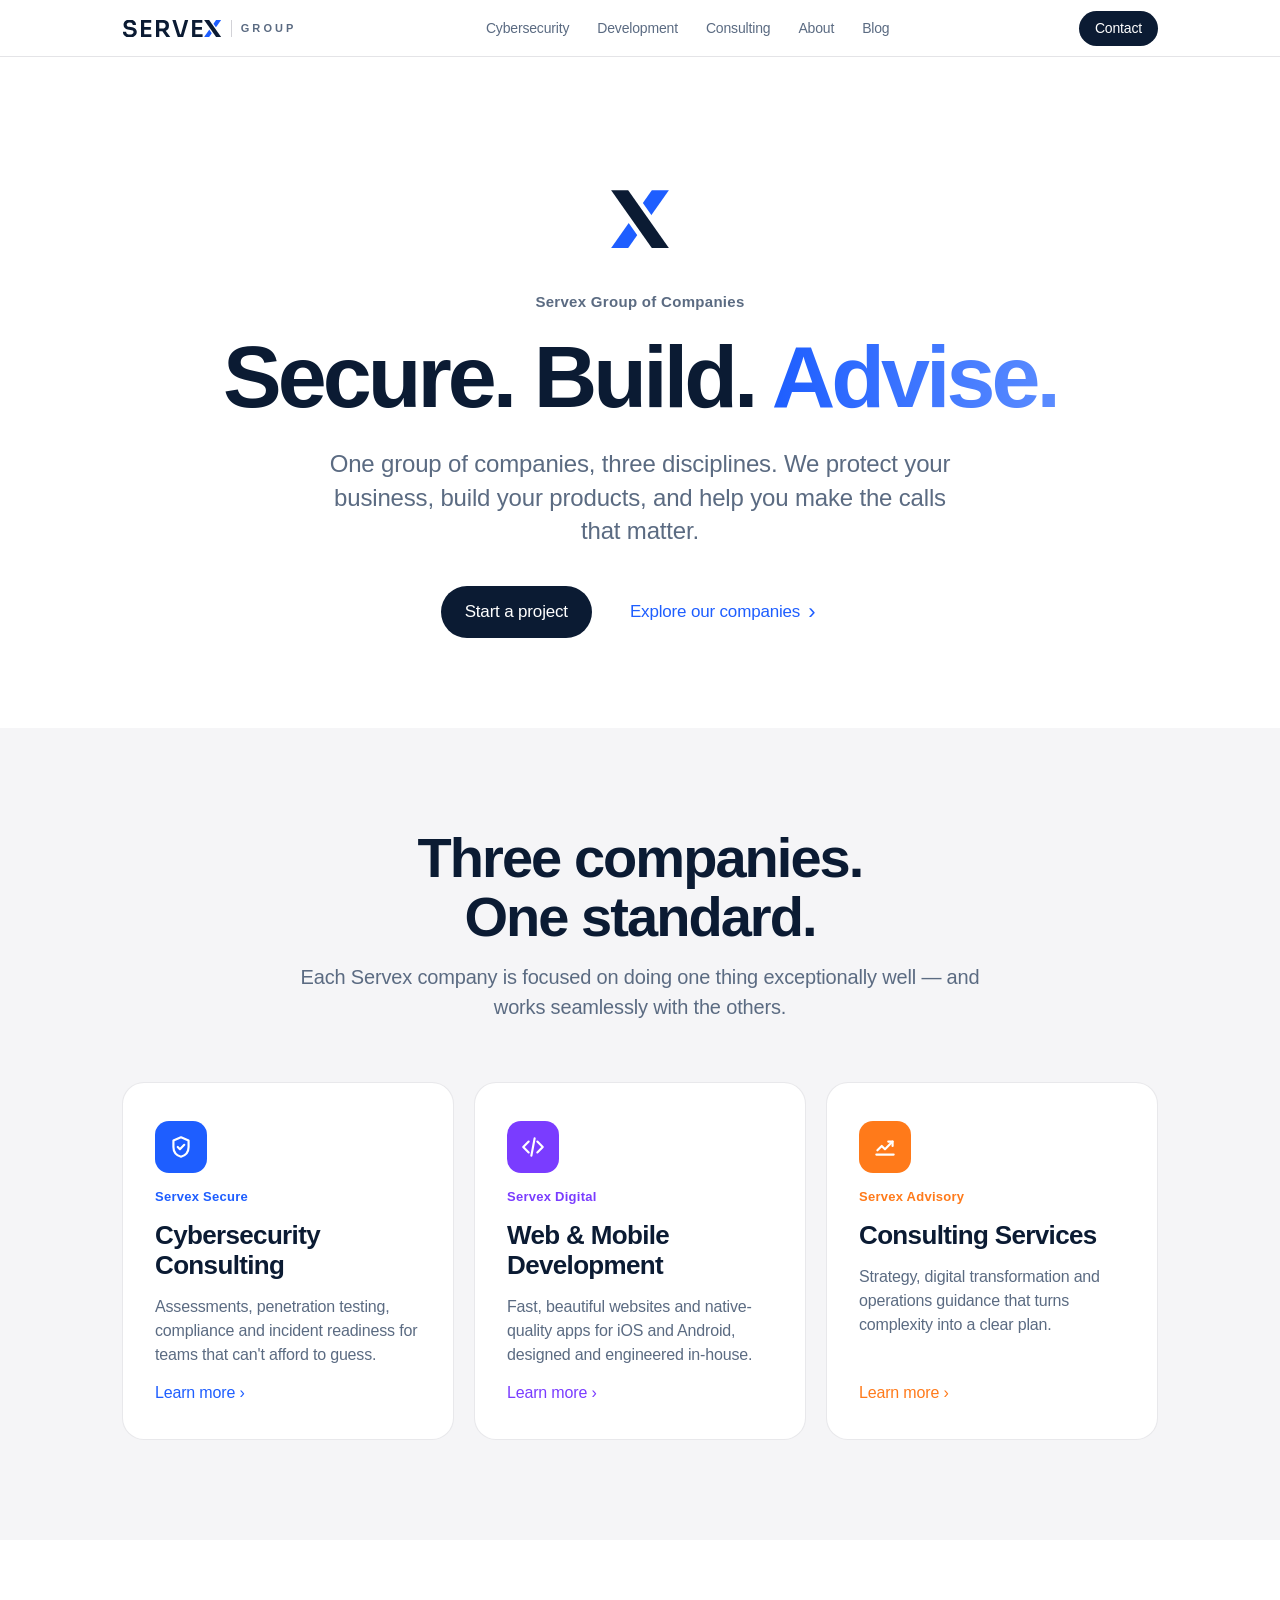
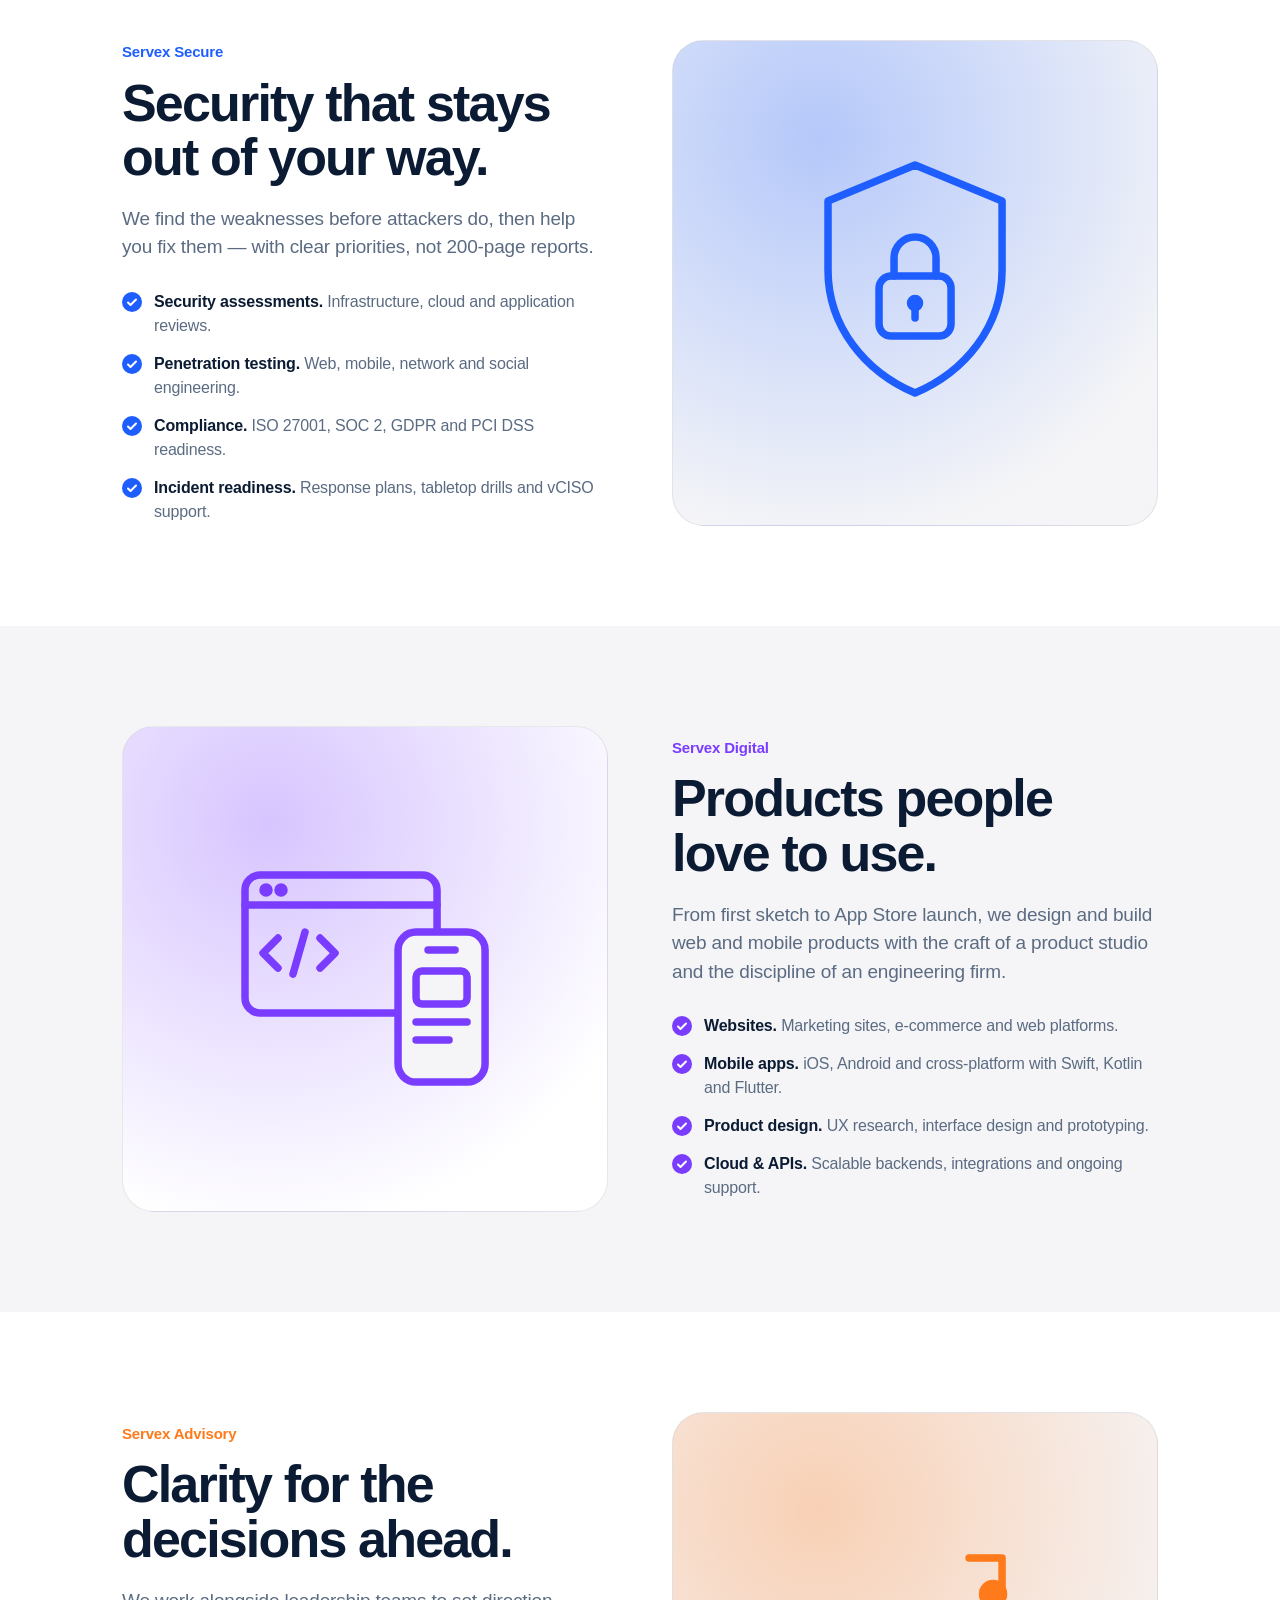
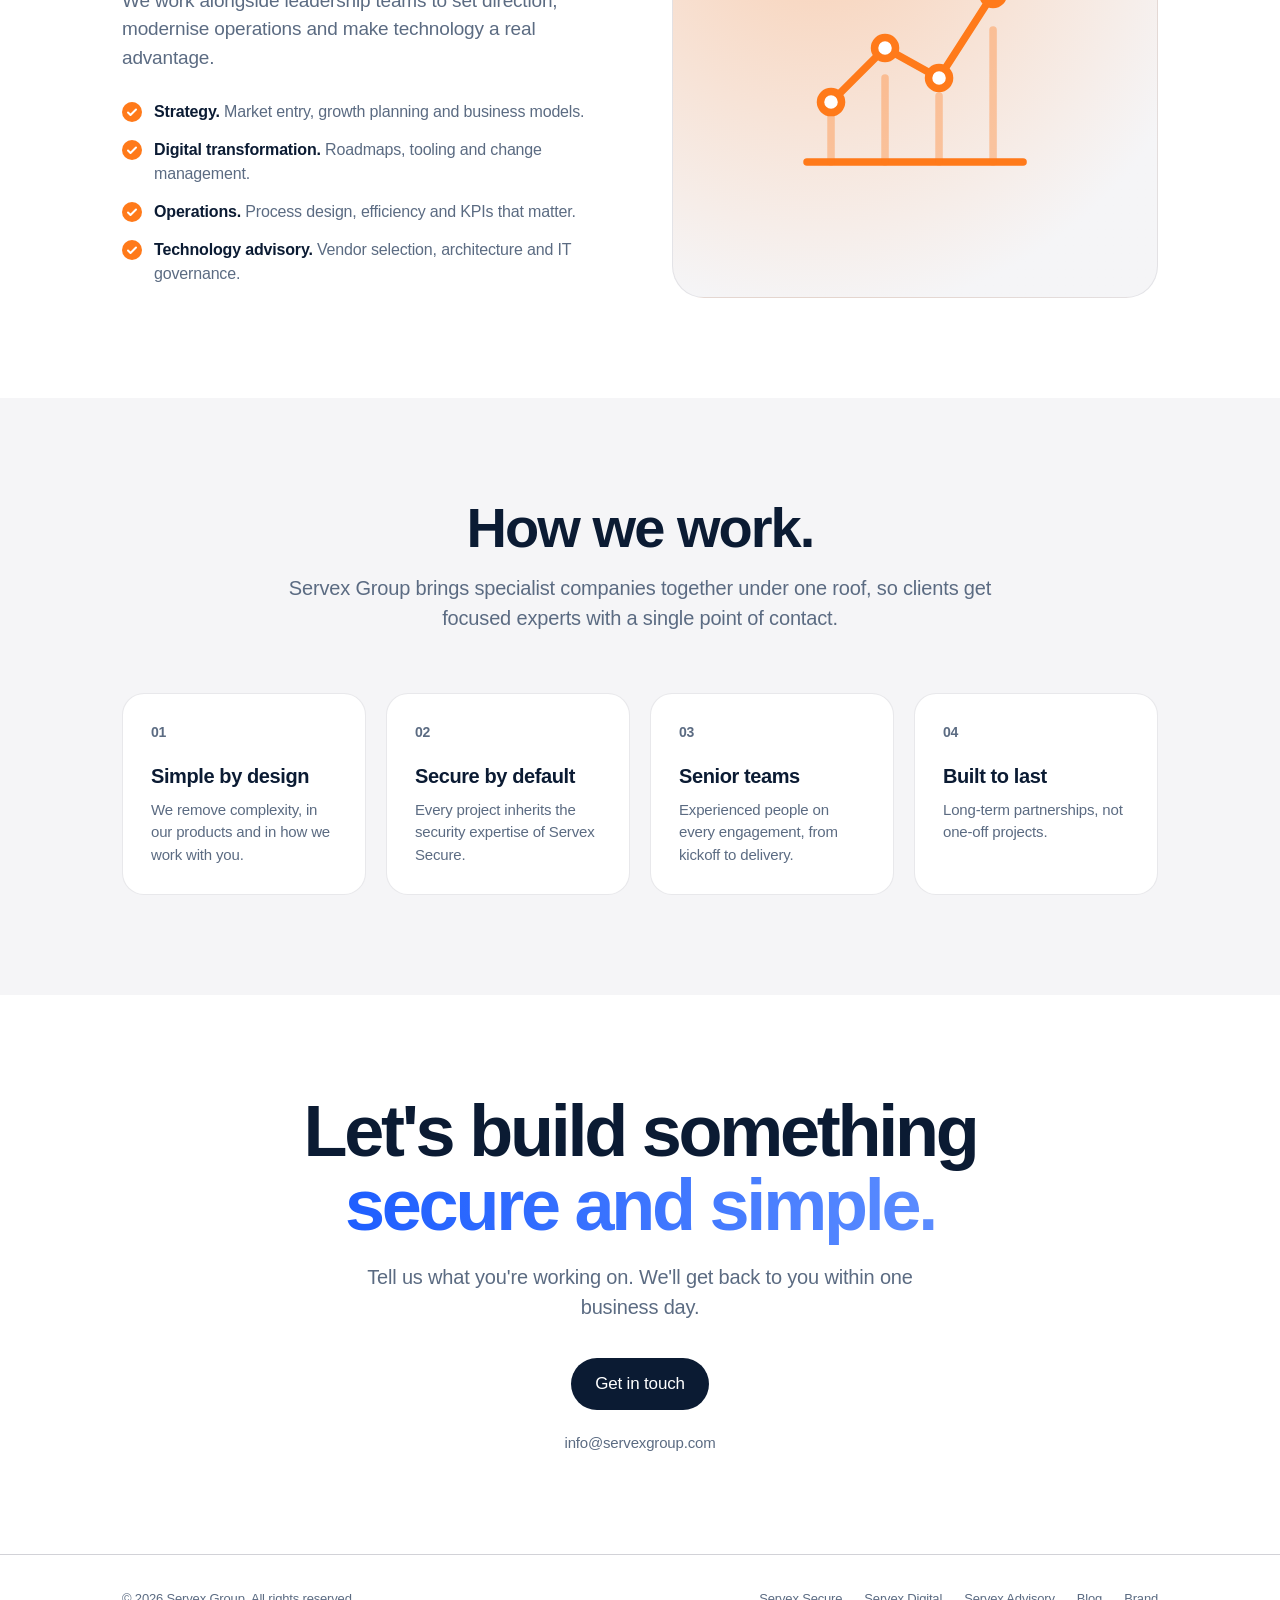
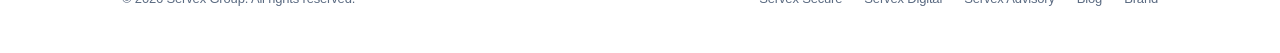
==== commit 836ea63c: "Link the blog from the homepage" ====
--- a/index.html
+++ b/index.html
@@ -2,14 +2,66 @@
 <html lang="en">
 <head>
 <meta charset="utf-8">
+<!-- Google Analytics (GA4) -->
+<script async src="https://www.googletagmanager.com/gtag/js?id=G-1CSWVTF1F6"></script>
+<script>
+window.dataLayer = window.dataLayer || [];
+function gtag(){dataLayer.push(arguments);}
+gtag('js', new Date());
+gtag('config', 'G-1CSWVTF1F6');
+</script>
 <meta name="viewport" content="width=device-width, initial-scale=1">
-<title>Servex Group</title>
+<title>Servex Group | Cybersecurity, Web &amp; Mobile Development, Consulting</title>
 <meta name="description" content="Servex Group is a technology group of companies: cybersecurity consulting, web and mobile development, and business consulting.">
 <meta name="theme-color" content="#ffffff" media="(prefers-color-scheme: light)">
 <meta name="theme-color" content="#060d1a" media="(prefers-color-scheme: dark)">
+<link rel="canonical" href="https://servexgroup.com/">
+<meta name="robots" content="index, follow">
+<meta property="og:site_name" content="Servex Group">
 <meta property="og:title" content="Servex Group">
 <meta property="og:description" content="Secure. Build. Advise. One group, three disciplines.">
 <meta property="og:type" content="website">
+<meta property="og:url" content="https://servexgroup.com/">
+<meta property="og:image" content="https://servexgroup.com/logo-512.png">
+<meta property="og:image:width" content="512">
+<meta property="og:image:height" content="512">
+<meta property="og:image:alt" content="Servex Group logo">
+<meta property="og:locale" content="en_US">
+<meta name="twitter:card" content="summary">
+<meta name="twitter:title" content="Servex Group">
+<meta name="twitter:description" content="Secure. Build. Advise. One group, three disciplines.">
+<meta name="twitter:image" content="https://servexgroup.com/logo-512.png">
+<link rel="apple-touch-icon" href="/logo-512.png">
+<script type="application/ld+json">
+{
+  "@context": "https://schema.org",
+  "@graph": [
+    {
+      "@type": "Organization",
+      "@id": "https://servexgroup.com/#organization",
+      "name": "Servex Group",
+      "url": "https://servexgroup.com/",
+      "logo": "https://servexgroup.com/logo-512.png",
+      "email": "info@servexgroup.com",
+      "slogan": "Secure. Build. Advise.",
+      "description": "Servex Group is a technology group of companies: cybersecurity consulting, web and mobile development, and business consulting.",
+      "subOrganization": [
+        {"@type": "Organization", "name": "Servex Secure", "description": "Cybersecurity consulting", "url": "https://servexgroup.com/#secure"},
+        {"@type": "Organization", "name": "Servex Digital", "description": "Web and mobile development", "url": "https://servexgroup.com/#digital"},
+        {"@type": "Organization", "name": "Servex Advisory", "description": "Business consulting", "url": "https://servexgroup.com/#advisory"}
+      ]
+    },
+    {
+      "@type": "WebSite",
+      "@id": "https://servexgroup.com/#website",
+      "url": "https://servexgroup.com/",
+      "name": "Servex Group",
+      "publisher": {"@id": "https://servexgroup.com/#organization"},
+      "inLanguage": "en"
+    }
+  ]
+}
+</script>
 <link rel="icon" href="favicon.svg" type="image/svg+xml">
 <link rel="stylesheet" href="styles.css">
 </head>
@@ -26,6 +78,7 @@
       <li><a href="#digital">Development</a></li>
       <li><a href="#advisory">Consulting</a></li>
       <li><a href="#about">About</a></li>
+      <li><a href="/blog/">Blog</a></li>
     </ul>
     <a href="#contact" class="cta">Contact</a>
   </div>
@@ -186,7 +239,8 @@
       <a href="#secure">Servex Secure</a>
       <a href="#digital">Servex Digital</a>
       <a href="#advisory">Servex Advisory</a>
-      <a href="brand.html">Brand</a>
+      <a href="/blog/">Blog</a>
+      <a href="/brand">Brand</a>
     </nav>
   </div>
 </footer>
--- a/styles.css
+++ b/styles.css
@@ -208,3 +208,42 @@
 .rule { padding: 26px; border-radius: 20px; background: var(--surface); border: 1px solid var(--line); }
 .rule h4 { margin-bottom: 8px; font-size: 18px; }
 .rule p { color: var(--text-2); font-size: 15px; }
+
+/* Blog */
+.nav a[aria-current="page"] { color: var(--text); }
+.blog-hero { text-align: center; padding: 110px 0 50px; }
+.blog-hero h1 { font-size: clamp(38px, 6vw, 64px); line-height: 1.05; font-weight: 700; letter-spacing: -0.04em; }
+.blog-hero .lead { font-size: clamp(18px, 2.2vw, 21px); color: var(--text-2); max-width: 620px; margin: 22px auto 0; line-height: 1.45; }
+.blog-list-section { padding: 30px 0 110px; }
+.post-list { display: grid; grid-template-columns: repeat(auto-fill, minmax(300px, 1fr)); gap: 20px; }
+.post-card { padding: 30px; border-radius: var(--radius); background: var(--surface); border: 1px solid var(--line); display: flex; flex-direction: column; gap: 12px; transition: transform .3s ease, box-shadow .3s ease; }
+.post-card:hover { transform: translateY(-3px); box-shadow: 0 24px 60px -28px rgba(0,0,0,.2); }
+.post-card h2 { font-size: 23px; line-height: 1.2; letter-spacing: -0.02em; }
+.post-card p { color: var(--text-2); font-size: 16px; flex: 1; }
+.post-card .more { font-size: 15px; font-weight: 500; color: var(--brand); }
+.post-card .more::after { content: " ›"; }
+.post-empty { grid-column: 1 / -1; text-align: center; padding: 60px 24px; border-radius: var(--radius); background: var(--bg-alt); }
+.post-empty h2 { font-size: 26px; letter-spacing: -0.02em; }
+.post-empty p { color: var(--text-2); margin: 10px 0 26px; }
+.post-meta { display: flex; gap: 12px; align-items: center; flex-wrap: wrap; font-size: 14px; color: var(--text-2); }
+.post-tag { font-weight: 600; font-size: 13px; }
+.t-secure { color: var(--secure); } .t-digital { color: var(--digital); } .t-advisory { color: var(--advisory); }
+.post { padding: 90px 0 100px; }
+.post-wrap { max-width: 720px; }
+.crumbs { font-size: 14px; color: var(--text-2); margin-bottom: 26px; }
+.crumbs a:hover { color: var(--text); }
+.post h1 { font-size: clamp(34px, 5vw, 52px); line-height: 1.08; letter-spacing: -0.035em; font-weight: 700; margin: 14px 0 20px; }
+.post-lead { font-size: 21px; color: var(--text-2); line-height: 1.45; margin-bottom: 40px; }
+.post-body { font-size: 18px; line-height: 1.7; }
+.post-body h2 { font-size: 28px; letter-spacing: -0.025em; line-height: 1.2; margin: 48px 0 14px; }
+.post-body h3 { font-size: 21px; letter-spacing: -0.015em; margin: 32px 0 10px; }
+.post-body p, .post-body ul, .post-body ol { margin-bottom: 20px; }
+.post-body ul, .post-body ol { padding-left: 24px; }
+.post-body li { margin-bottom: 8px; }
+.post-body a { color: var(--brand); text-decoration: underline; text-underline-offset: 3px; }
+.post-body img { border-radius: 16px; margin: 30px 0; }
+.post-body blockquote { border-left: 3px solid var(--brand); padding-left: 20px; color: var(--text-2); margin: 28px 0; }
+.post-body code { font-family: ui-monospace, "SF Mono", Menlo, monospace; font-size: .9em; background: var(--bg-alt); padding: 2px 6px; border-radius: 6px; }
+.post-cta { margin-top: 60px; padding: 40px; border-radius: var(--radius); background: var(--bg-alt); text-align: center; }
+.post-cta h2 { font-size: 26px; letter-spacing: -0.02em; }
+.post-cta p { color: var(--text-2); margin: 10px 0 24px; }
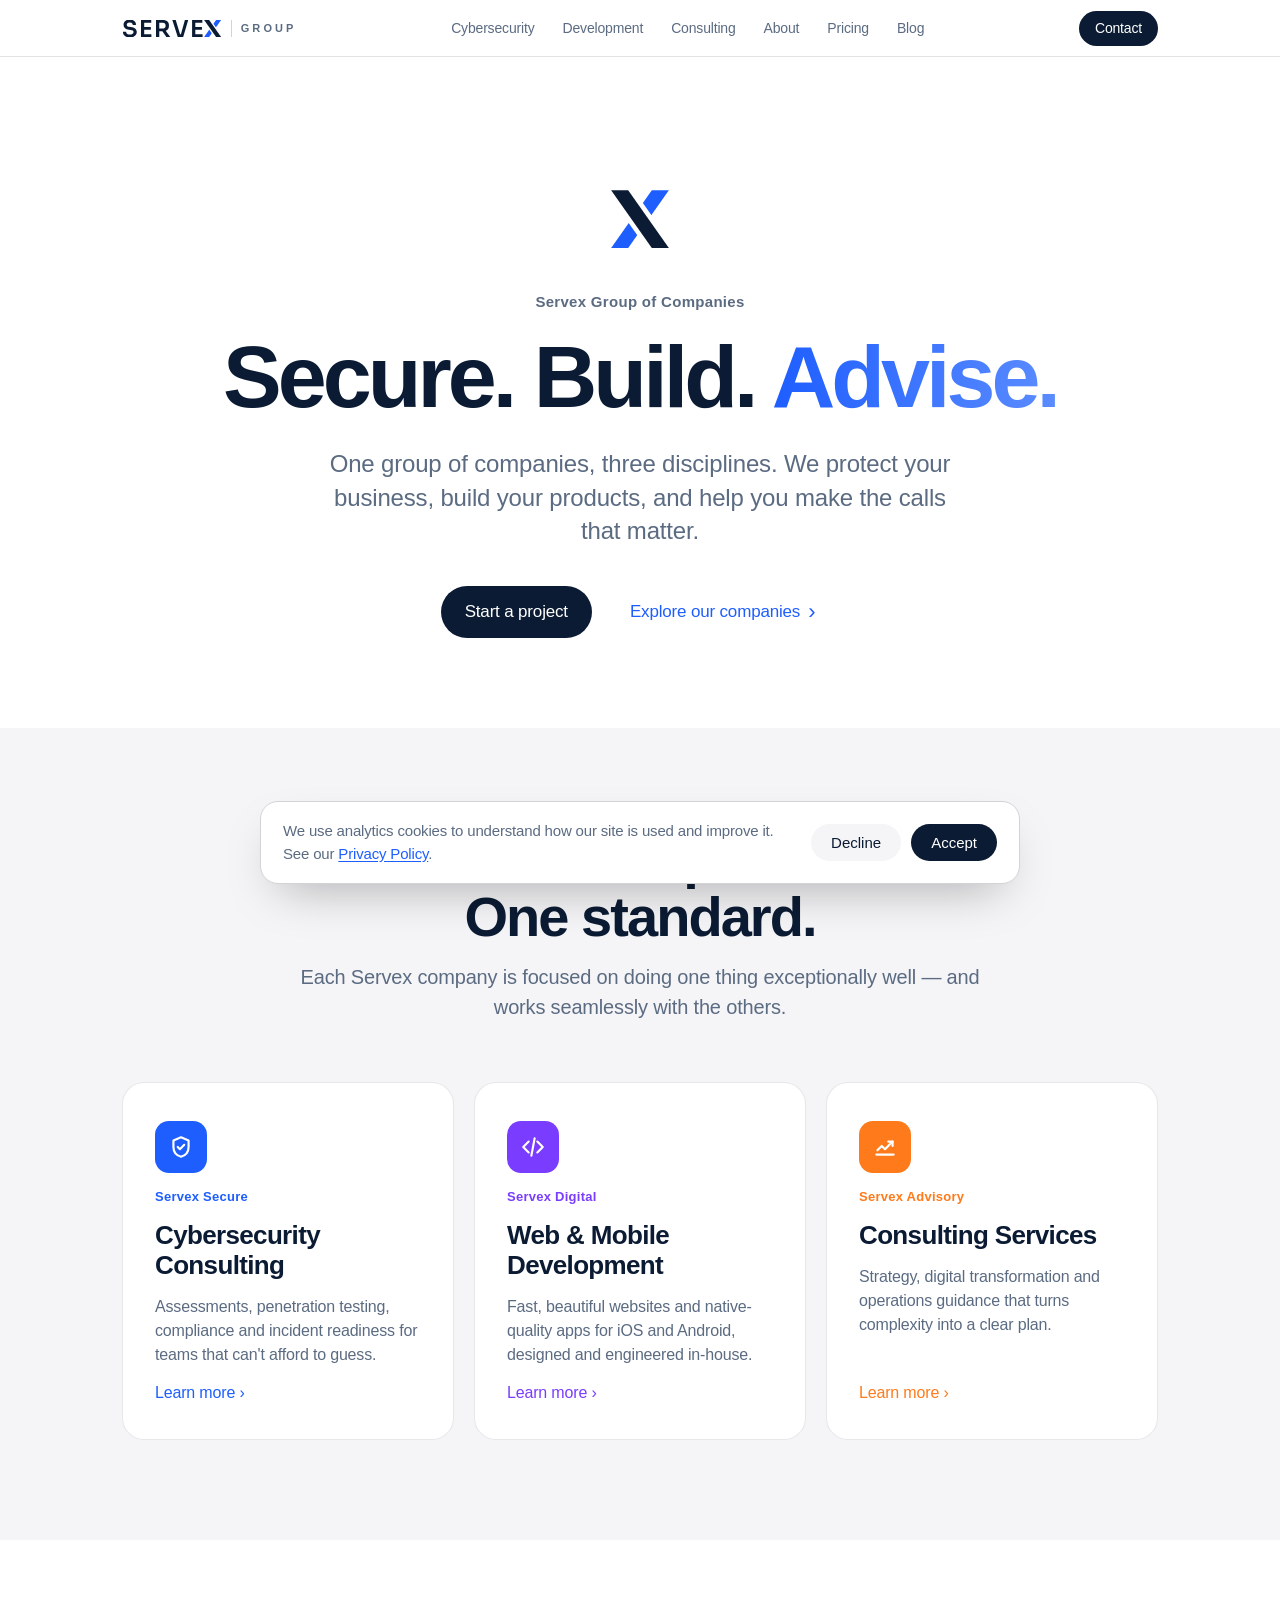
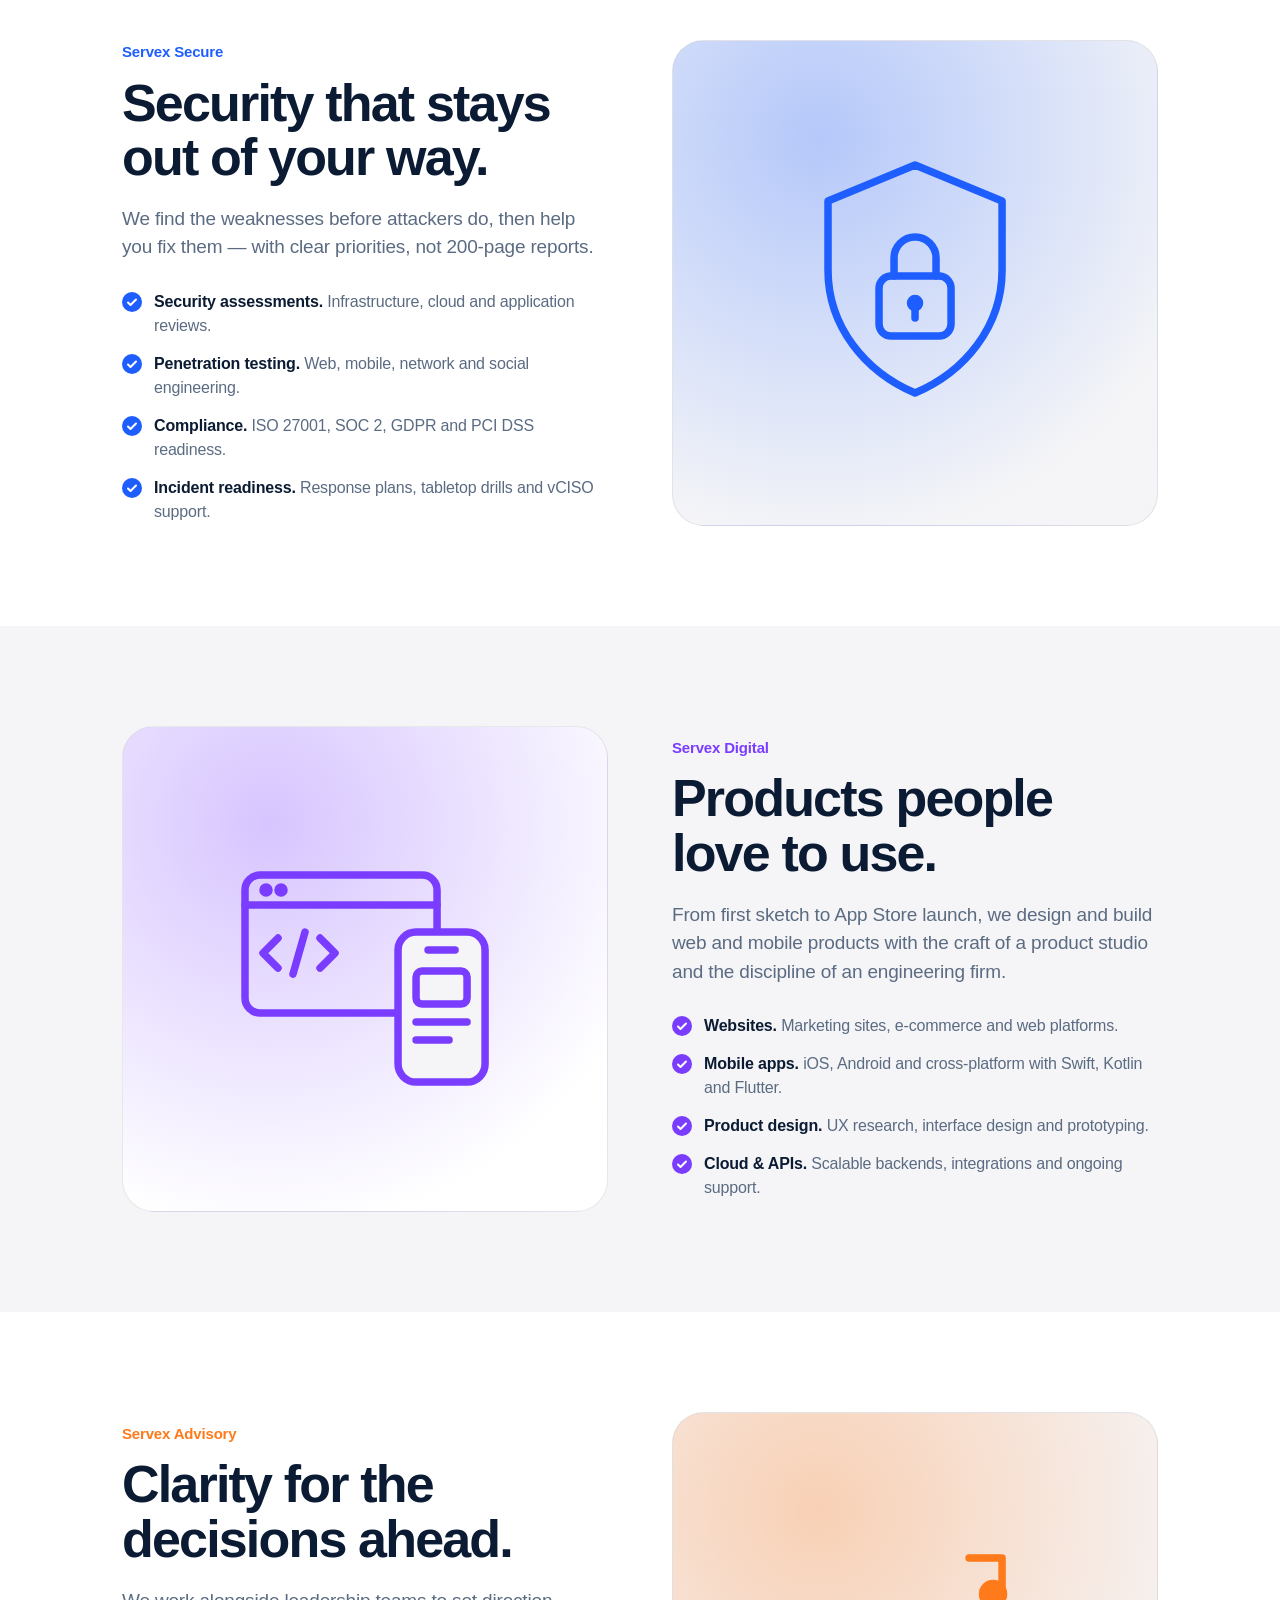
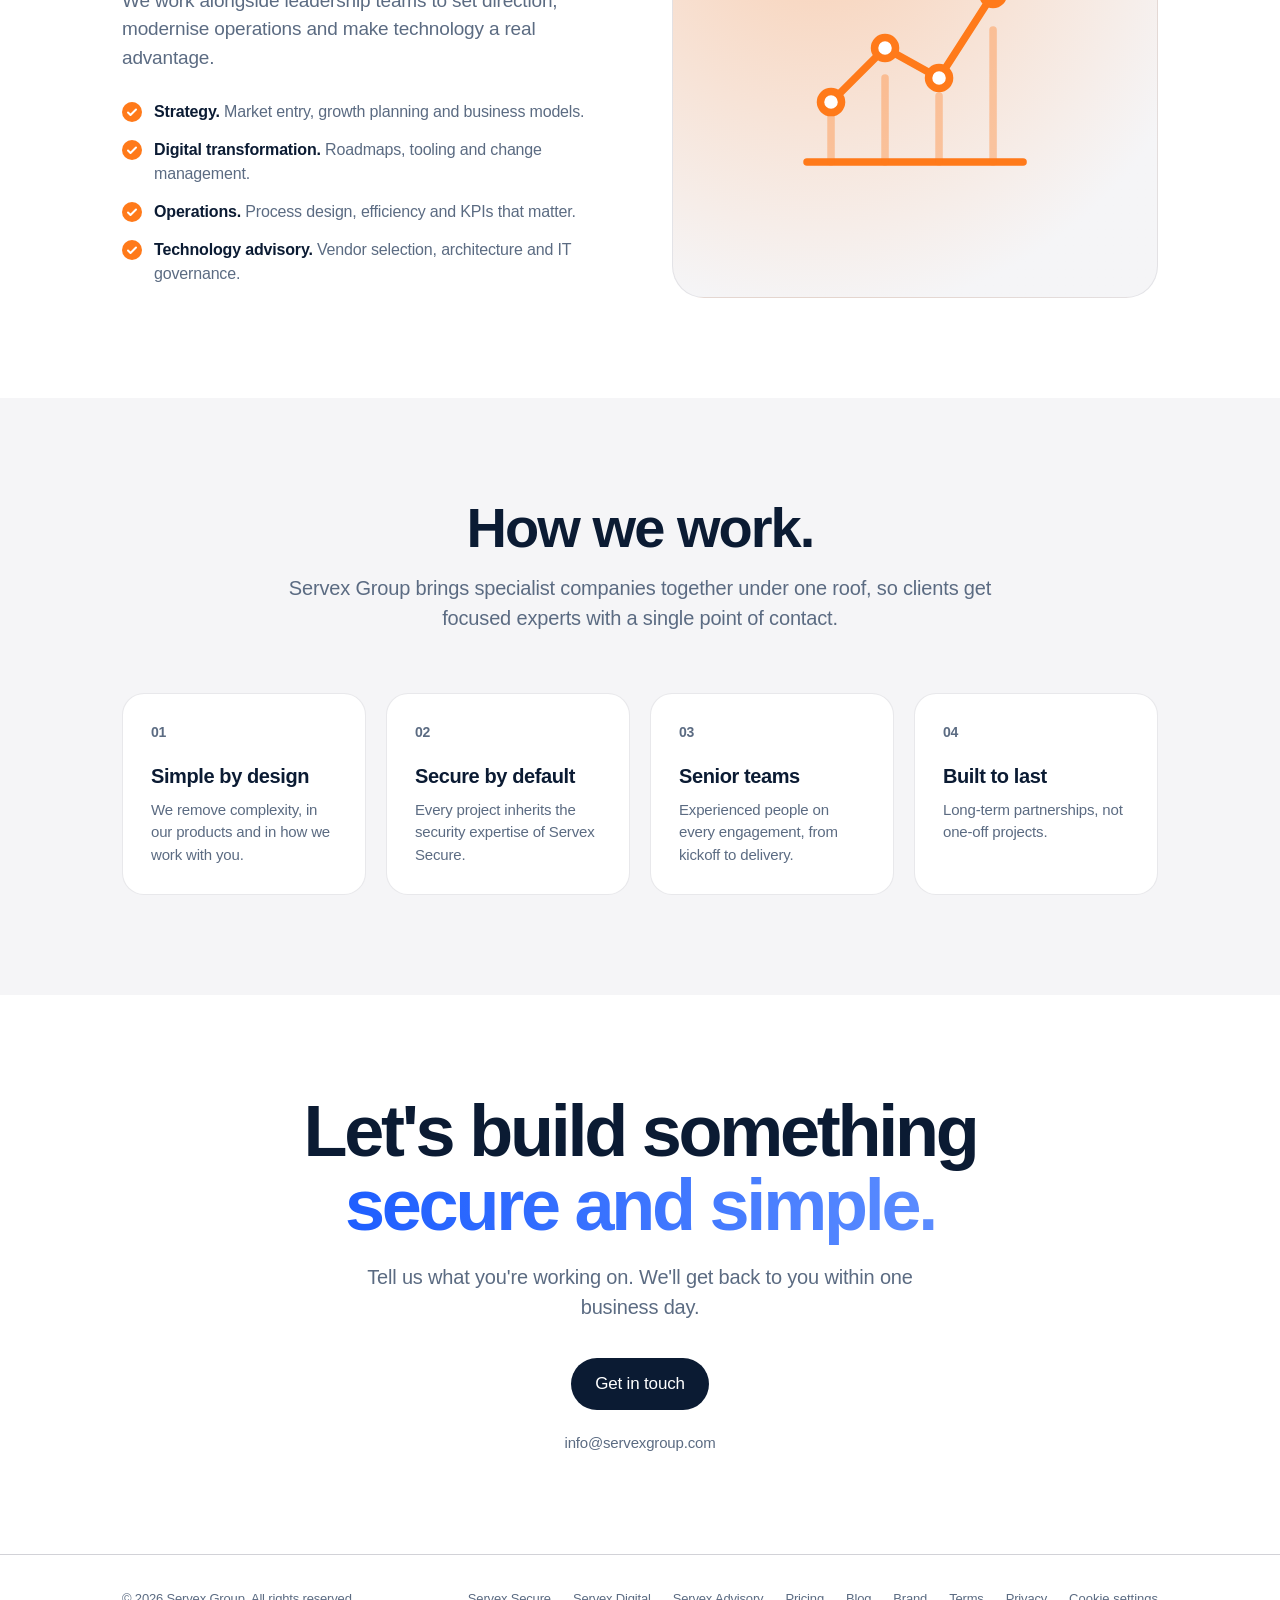
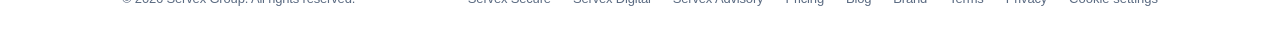
==== commit 30b9a3a7: "Launch pricing, cart and Stripe checkout; Terms, Privacy and cookie consent - Pricing page (/pricing" ====
--- a/index.html
+++ b/index.html
@@ -2,6 +2,7 @@
 <html lang="en">
 <head>
 <meta charset="utf-8">
+<script src="/consent.js?v=1"></script>
 <!-- Google Analytics (GA4) -->
 <script async src="https://www.googletagmanager.com/gtag/js?id=G-1CSWVTF1F6"></script>
 <script>
@@ -63,7 +64,7 @@
 }
 </script>
 <link rel="icon" href="favicon.svg" type="image/svg+xml">
-<link rel="stylesheet" href="styles.css">
+<link rel="stylesheet" href="/styles.css?v=4">
 </head>
 <body>
 
@@ -78,6 +79,7 @@
       <li><a href="#digital">Development</a></li>
       <li><a href="#advisory">Consulting</a></li>
       <li><a href="#about">About</a></li>
+      <li><a href="/pricing/">Pricing</a></li>
       <li><a href="/blog/">Blog</a></li>
     </ul>
     <a href="#contact" class="cta">Contact</a>
@@ -239,8 +241,12 @@
       <a href="#secure">Servex Secure</a>
       <a href="#digital">Servex Digital</a>
       <a href="#advisory">Servex Advisory</a>
+      <a href="/pricing/">Pricing</a>
       <a href="/blog/">Blog</a>
       <a href="/brand">Brand</a>
+      <a href="/terms">Terms</a>
+      <a href="/privacy">Privacy</a>
+      <button type="button" class="link-button" data-cookie-settings>Cookie settings</button>
     </nav>
   </div>
 </footer>
--- a/styles.css
+++ b/styles.css
@@ -220,6 +220,7 @@
 .post-card:hover { transform: translateY(-3px); box-shadow: 0 24px 60px -28px rgba(0,0,0,.2); }
 .post-card h2 { font-size: 23px; line-height: 1.2; letter-spacing: -0.02em; }
 .post-card p { color: var(--text-2); font-size: 16px; flex: 1; }
+.post-card .post-meta { flex: none; }
 .post-card .more { font-size: 15px; font-weight: 500; color: var(--brand); }
 .post-card .more::after { content: " ›"; }
 .post-empty { grid-column: 1 / -1; text-align: center; padding: 60px 24px; border-radius: var(--radius); background: var(--bg-alt); }
@@ -247,3 +248,82 @@
 .post-cta { margin-top: 60px; padding: 40px; border-radius: var(--radius); background: var(--bg-alt); text-align: center; }
 .post-cta h2 { font-size: 26px; letter-spacing: -0.02em; }
 .post-cta p { color: var(--text-2); margin: 10px 0 24px; }
+
+/* Pricing */
+.price-jump { display: flex; gap: 10px; justify-content: center; flex-wrap: wrap; margin-top: 30px; }
+.price-jump a { font-size: 14px; padding: 8px 16px; border-radius: 999px; border: 1px solid var(--line); color: var(--text-2); }
+.price-jump a:hover { color: var(--text); border-color: var(--text-2); }
+.pricing-loading, .pricing-error { text-align: center; color: var(--text-2); padding: 40px 0; }
+.price-group { padding: 40px 0 30px; scroll-margin-top: 70px; }
+.price-group-head { margin-bottom: 22px; }
+.price-group-head h2 { font-size: clamp(28px, 4vw, 40px); letter-spacing: -0.03em; line-height: 1.1; margin-top: 6px; }
+.price-grid { display: grid; grid-template-columns: repeat(auto-fill, minmax(290px, 1fr)); gap: 20px; }
+.price-card { position: relative; display: flex; flex-direction: column; padding: 30px; border-radius: var(--radius); background: var(--surface); border: 1px solid var(--line); --accent: var(--brand); }
+.price-card.a-digital { --accent: var(--digital); } .price-card.a-secure { --accent: var(--secure); } .price-card.a-advisory { --accent: var(--advisory); }
+.price-card.featured { border: 2px solid var(--accent); box-shadow: 0 24px 60px -30px color-mix(in srgb, var(--accent) 60%, transparent); }
+.price-card .badge { position: absolute; top: -12px; left: 28px; background: var(--accent); color: #fff; font-size: 12px; font-weight: 600; padding: 4px 12px; border-radius: 999px; }
+.price-card h3 { font-size: 21px; letter-spacing: -0.02em; }
+.price-card .price { font-size: 40px; font-weight: 700; letter-spacing: -0.035em; margin: 10px 0 6px; font-variant-numeric: tabular-nums; }
+.price-card .per { font-size: 15px; font-weight: 500; color: var(--text-2); letter-spacing: 0; margin-left: 6px; }
+.price-card .summary { color: var(--text-2); font-size: 15px; margin-bottom: 18px; }
+.price-card .features { list-style: none; display: grid; gap: 10px; font-size: 15px; margin-bottom: 26px; flex: 1; }
+.price-card .features li { display: flex; gap: 10px; }
+.price-card .features li::before { content: ""; flex: none; width: 16px; height: 16px; margin-top: 3px; border-radius: 50%; background: color-mix(in srgb, var(--accent) 18%, transparent) url("data:image/svg+xml,%3Csvg xmlns='http://www.w3.org/2000/svg' viewBox='0 0 16 16'%3E%3Cpath d='M4.5 8.2l2.2 2.2 4.8-4.8' fill='none' stroke='%235b6b82' stroke-width='1.8' stroke-linecap='round' stroke-linejoin='round'/%3E%3C/svg%3E") center/12px no-repeat; }
+.price-card .add { width: 100%; justify-content: center; background: var(--ink); color: var(--bg); border: 0; cursor: pointer; font: inherit; font-weight: 500; }
+.price-card .add.added { background: transparent; color: var(--accent); box-shadow: inset 0 0 0 1.5px var(--accent); }
+.price-custom { text-align: center; padding: 60px 0; }
+.price-custom h2 { font-size: 30px; letter-spacing: -0.025em; }
+.price-custom p { color: var(--text-2); margin: 10px auto 24px; max-width: 520px; }
+.price-faq { padding: 20px 0 100px; }
+.price-faq .wrap { max-width: 760px; }
+.price-faq h2 { font-size: 30px; letter-spacing: -0.025em; margin-bottom: 18px; }
+.price-faq details { border-top: 1px solid var(--line); padding: 18px 0; }
+.price-faq details:last-child { border-bottom: 1px solid var(--line); }
+.price-faq summary { cursor: pointer; font-weight: 600; font-size: 17px; }
+.price-faq details p { color: var(--text-2); margin-top: 10px; }
+.cart-fab { position: fixed; right: 22px; bottom: 22px; z-index: 40; display: inline-flex; align-items: center; gap: 10px; padding: 14px 20px; border-radius: 999px; border: 0; background: var(--ink); color: var(--bg); font: inherit; font-weight: 600; cursor: pointer; box-shadow: 0 16px 40px -12px rgba(0,0,0,.4); }
+.cart-fab[hidden] { display: none; }
+.cart-fab .count { background: var(--brand); color: #fff; min-width: 24px; height: 24px; border-radius: 999px; display: grid; place-items: center; font-size: 13px; padding: 0 7px; }
+.cart { position: fixed; inset: 0; z-index: 50; visibility: hidden; }
+.cart.open { visibility: visible; }
+.cart-backdrop { position: absolute; inset: 0; background: rgba(6,13,26,.45); opacity: 0; transition: opacity .25s ease; }
+.cart.open .cart-backdrop { opacity: 1; }
+.cart-panel { position: absolute; top: 0; right: 0; height: 100%; width: min(420px, 100%); background: var(--bg); border-left: 1px solid var(--line); padding: 26px; display: flex; flex-direction: column; transform: translateX(100%); transition: transform .3s cubic-bezier(.2,.7,.2,1); }
+.cart.open .cart-panel { transform: none; }
+.cart-head { display: flex; justify-content: space-between; align-items: center; margin-bottom: 18px; }
+.cart-head h2 { font-size: 24px; letter-spacing: -0.02em; }
+.cart-close { border: 0; background: var(--bg-alt); color: var(--text); width: 36px; height: 36px; border-radius: 50%; font-size: 22px; cursor: pointer; }
+.cart-lines { flex: 1; overflow-y: auto; }
+.cart-empty { color: var(--text-2); padding: 20px 0; }
+.cart-line { display: flex; justify-content: space-between; gap: 14px; padding: 16px 0; border-bottom: 1px solid var(--line); }
+.cart-name { font-weight: 600; }
+.cart-meta { font-size: 14px; color: var(--text-2); }
+.cart-meta .per { margin-left: 4px; }
+.cart-qty { display: flex; align-items: center; gap: 8px; flex: none; }
+.cart-qty button { border: 1px solid var(--line); background: var(--surface); color: var(--text); width: 28px; height: 28px; border-radius: 8px; cursor: pointer; font: inherit; }
+.cart-qty button:disabled { opacity: .4; cursor: default; }
+.cart-qty .remove { width: auto; padding: 0 8px; border: 0; background: none; color: var(--text-2); font-size: 13px; text-decoration: underline; }
+.cart-sum { padding: 18px 0 8px; display: grid; gap: 8px; }
+.cart-sum div { display: flex; justify-content: space-between; }
+.cart-sum div[hidden] { display: none; }
+.cart-sum strong { font-size: 18px; font-variant-numeric: tabular-nums; }
+.cart-error { color: #d93025; font-size: 14px; min-height: 20px; }
+.cart-checkout { width: 100%; justify-content: center; border: 0; cursor: pointer; font: inherit; font-weight: 600; padding: 15px; }
+.cart-checkout:disabled { opacity: .5; cursor: default; transform: none; }
+.cart-note { font-size: 13px; color: var(--text-2); text-align: center; margin-top: 10px; }
+body.cart-open { overflow: hidden; }
+.cart-terms { display: flex; gap: 10px; align-items: flex-start; font-size: 14px; color: var(--text-2); margin: 6px 0 4px; cursor: pointer; }
+.cart-terms input { margin-top: 3px; width: 16px; height: 16px; accent-color: var(--brand); flex: none; }
+.cart-terms a, .price-faq details a { color: var(--brand); text-decoration: underline; text-underline-offset: 2px; }
+
+/* Cookie consent + footer link buttons */
+.link-button { background: none; border: 0; padding: 0; font: inherit; color: inherit; cursor: pointer; }
+.link-button:hover { color: var(--text); }
+.post-body .link-button { color: var(--brand); text-decoration: underline; text-underline-offset: 3px; }
+.consent { position: fixed; left: 16px; right: 16px; bottom: 16px; z-index: 60; max-width: 760px; margin: 0 auto; display: flex; gap: 18px; align-items: center; justify-content: space-between; flex-wrap: wrap; padding: 18px 22px; border-radius: 18px; background: var(--surface); border: 1px solid var(--line); box-shadow: 0 20px 50px -20px rgba(0,0,0,.35); font-size: 15px; color: var(--text-2); }
+.consent[hidden] { display: none; }
+.consent p { flex: 1 1 320px; }
+.consent a { color: var(--brand); text-decoration: underline; text-underline-offset: 2px; }
+.consent-actions { display: flex; gap: 10px; }
+.consent .btn { padding: 10px 20px; font-size: 15px; border: 0; cursor: pointer; font-family: inherit; }
+.consent .consent-decline { background: var(--bg-alt); color: var(--text); }
